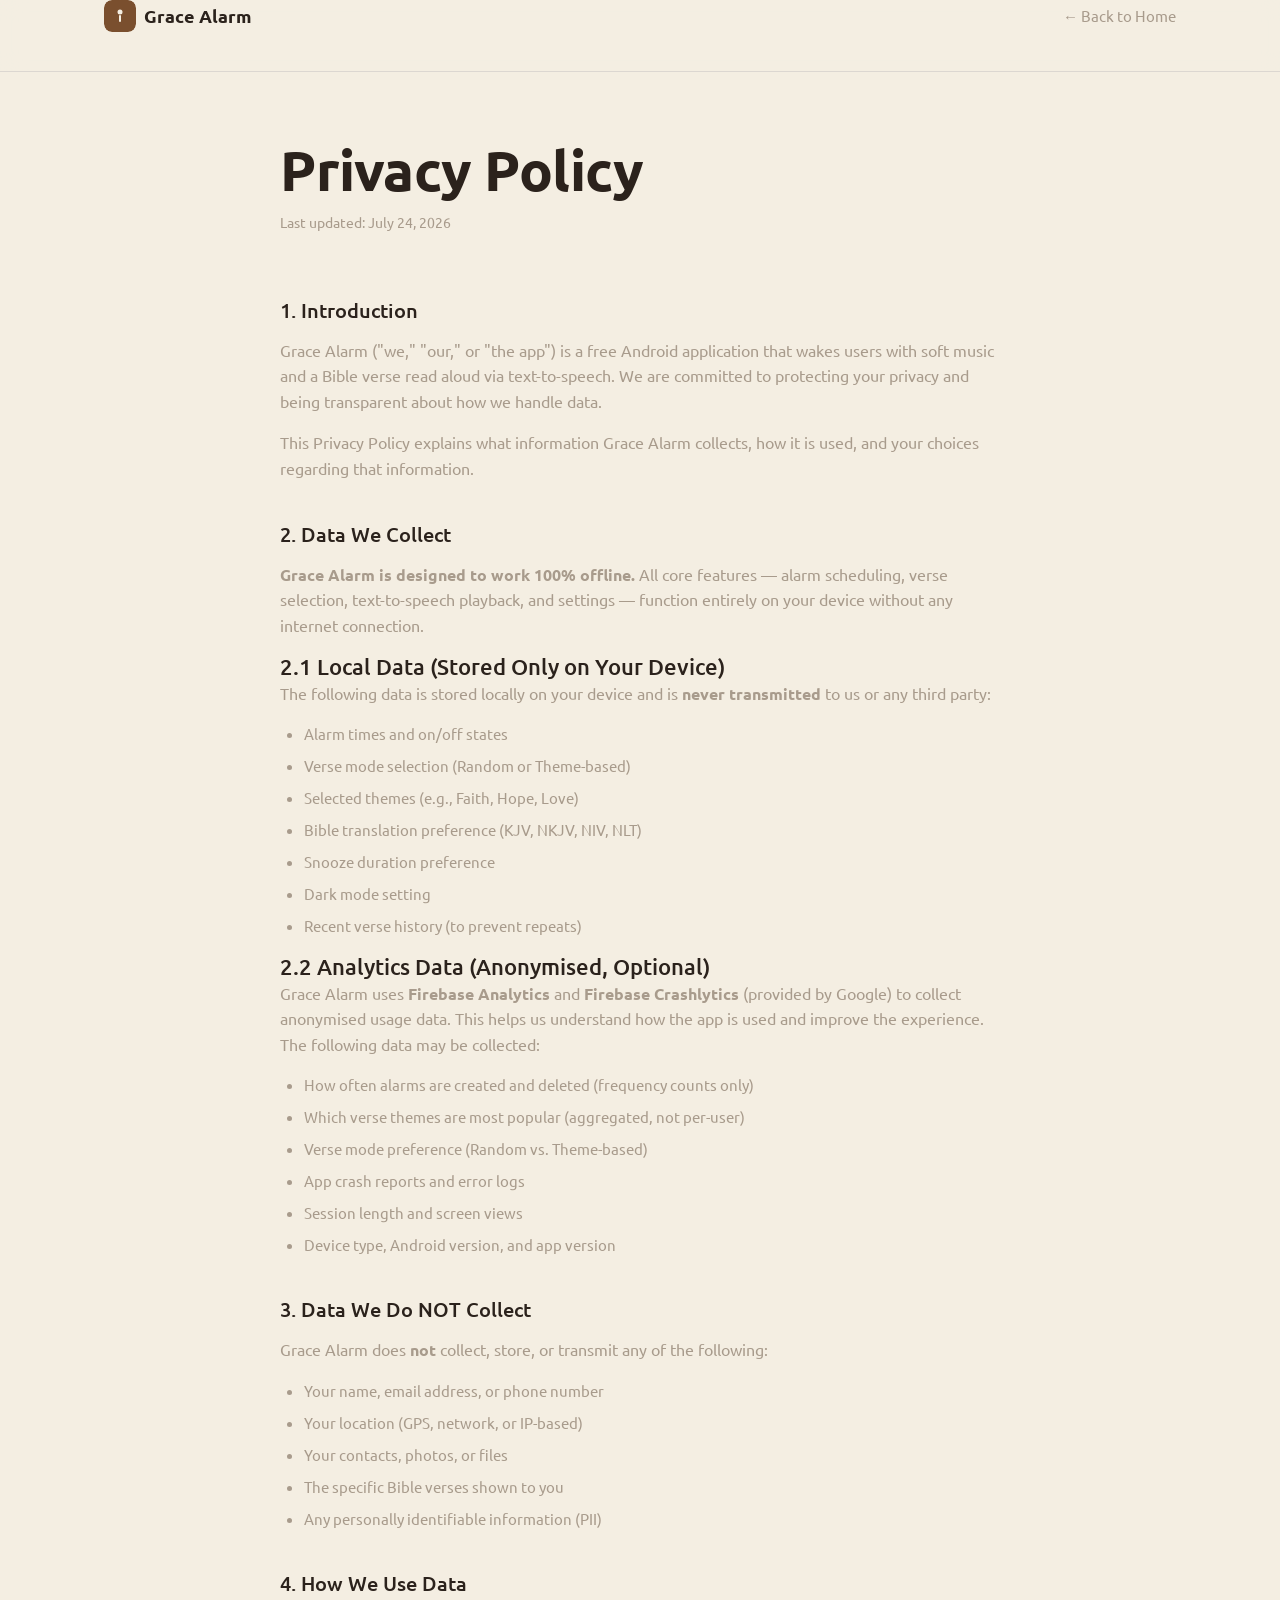
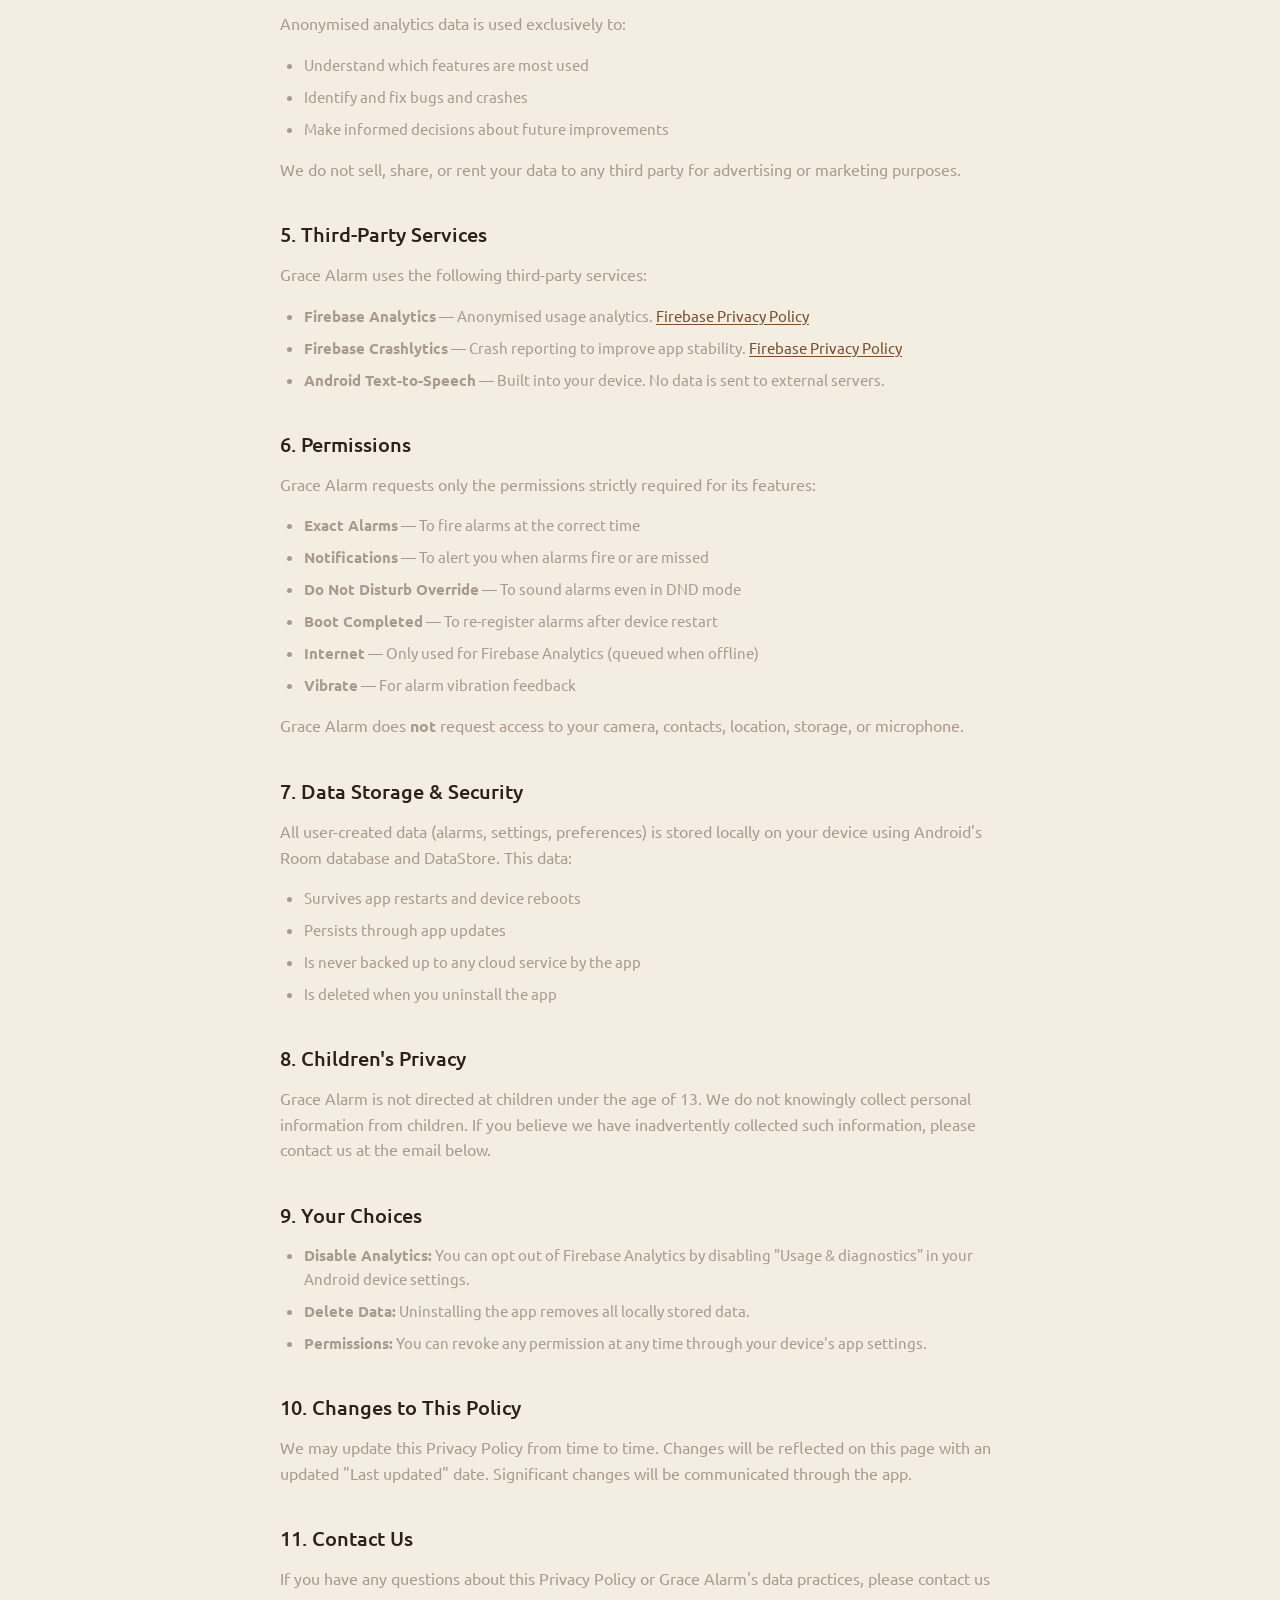
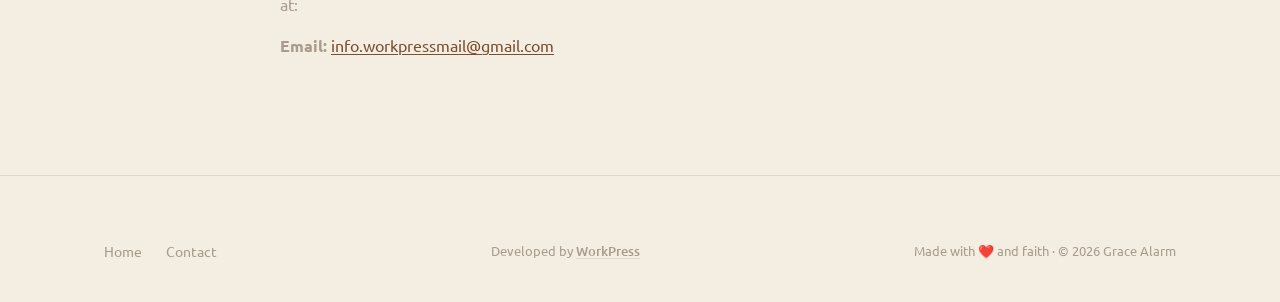
==== privacy.html @ b83e98d1 "feat: complete Sprint 1 asset generation, full brand rebrand to Grace Alarm, and framed phone mockup" ====
<!DOCTYPE html>
<html lang="en">
<head>
  <meta charset="UTF-8">
  <meta name="viewport" content="width=device-width, initial-scale=1.0">
  <meta http-equiv="X-UA-Compatible" content="IE=edge">

  <!-- SEO -->
  <title>Privacy Policy — Grace Alarm</title>
  <meta name="description" content="Grace Alarm privacy policy. Learn how we handle your data — 100% offline, no personal information collected.">
  <meta name="robots" content="noindex">

  <!-- Fonts -->
  <link rel="preconnect" href="https://fonts.googleapis.com">
  <link rel="preconnect" href="https://fonts.gstatic.com" crossorigin>
  <link href="https://fonts.googleapis.com/css2?family=Ubuntu:wght@300;400;500;700&display=swap" rel="stylesheet">

  <!-- Styles -->
  <link rel="stylesheet" href="css/style.css">

  <!-- Favicon -->
  <link rel="icon" type="image/svg+xml" href="assets/images/favicon.svg">
  <link rel="icon" type="image/x-icon" href="assets/images/favicon.ico">
</head>
<body>

  <!-- ===== HEADER ===== -->
  <header class="site-header scrolled">
    <div class="container">
      <nav class="nav">
        <a href="index.html" class="nav-brand">
          <svg class="nav-brand-icon" viewBox="0 0 32 32" fill="none" xmlns="http://www.w3.org/2000/svg">
            <rect width="32" height="32" rx="8" fill="#7A4F2E"/>
            <circle cx="16" cy="12" r="2.5" fill="#F4EEE2"/>
            <rect x="15" y="15" width="2" height="7" rx="1" fill="#F4EEE2"/>
          </svg>
          Grace Alarm
        </a>
        <div class="nav-links">
          <a href="index.html">← Back to Home</a>
        </div>
      </nav>
    </div>
  </header>

  <!-- ===== PRIVACY POLICY ===== -->
  <main class="privacy-page">
    <div class="container">
      <div class="privacy-content">
        <h1>Privacy Policy</h1>
        <p class="privacy-date">Last updated: July 24, 2026</p>

        <h2>1. Introduction</h2>
        <p>
          Grace Alarm ("we," "our," or "the app") is a free Android application that wakes users with soft music and a Bible verse read aloud via text-to-speech. We are committed to protecting your privacy and being transparent about how we handle data.
        </p>
        <p>
          This Privacy Policy explains what information Grace Alarm collects, how it is used, and your choices regarding that information.
        </p>

        <h2>2. Data We Collect</h2>
        <p><strong>Grace Alarm is designed to work 100% offline.</strong> All core features — alarm scheduling, verse selection, text-to-speech playback, and settings — function entirely on your device without any internet connection.</p>

        <h3>2.1 Local Data (Stored Only on Your Device)</h3>
        <p>The following data is stored locally on your device and is <strong>never transmitted</strong> to us or any third party:</p>
        <ul>
          <li>Alarm times and on/off states</li>
          <li>Verse mode selection (Random or Theme-based)</li>
          <li>Selected themes (e.g., Faith, Hope, Love)</li>
          <li>Bible translation preference (KJV, NKJV, NIV, NLT)</li>
          <li>Snooze duration preference</li>
          <li>Dark mode setting</li>
          <li>Recent verse history (to prevent repeats)</li>
        </ul>

        <h3>2.2 Analytics Data (Anonymised, Optional)</h3>
        <p>Grace Alarm uses <strong>Firebase Analytics</strong> and <strong>Firebase Crashlytics</strong> (provided by Google) to collect anonymised usage data. This helps us understand how the app is used and improve the experience. The following data may be collected:</p>
        <ul>
          <li>How often alarms are created and deleted (frequency counts only)</li>
          <li>Which verse themes are most popular (aggregated, not per-user)</li>
          <li>Verse mode preference (Random vs. Theme-based)</li>
          <li>App crash reports and error logs</li>
          <li>Session length and screen views</li>
          <li>Device type, Android version, and app version</li>
        </ul>

        <h2>3. Data We Do NOT Collect</h2>
        <p>Grace Alarm does <strong>not</strong> collect, store, or transmit any of the following:</p>
        <ul>
          <li>Your name, email address, or phone number</li>
          <li>Your location (GPS, network, or IP-based)</li>
          <li>Your contacts, photos, or files</li>
          <li>The specific Bible verses shown to you</li>
          <li>Any personally identifiable information (PII)</li>
        </ul>

        <h2>4. How We Use Data</h2>
        <p>Anonymised analytics data is used exclusively to:</p>
        <ul>
          <li>Understand which features are most used</li>
          <li>Identify and fix bugs and crashes</li>
          <li>Make informed decisions about future improvements</li>
        </ul>
        <p>We do not sell, share, or rent your data to any third party for advertising or marketing purposes.</p>

        <h2>5. Third-Party Services</h2>
        <p>Grace Alarm uses the following third-party services:</p>
        <ul>
          <li><strong>Firebase Analytics</strong> — Anonymised usage analytics. <a href="https://firebase.google.com/support/privacy" target="_blank" rel="noopener noreferrer">Firebase Privacy Policy</a></li>
          <li><strong>Firebase Crashlytics</strong> — Crash reporting to improve app stability. <a href="https://firebase.google.com/support/privacy" target="_blank" rel="noopener noreferrer">Firebase Privacy Policy</a></li>
          <li><strong>Android Text-to-Speech</strong> — Built into your device. No data is sent to external servers.</li>
        </ul>

        <h2>6. Permissions</h2>
        <p>Grace Alarm requests only the permissions strictly required for its features:</p>
        <ul>
          <li><strong>Exact Alarms</strong> — To fire alarms at the correct time</li>
          <li><strong>Notifications</strong> — To alert you when alarms fire or are missed</li>
          <li><strong>Do Not Disturb Override</strong> — To sound alarms even in DND mode</li>
          <li><strong>Boot Completed</strong> — To re-register alarms after device restart</li>
          <li><strong>Internet</strong> — Only used for Firebase Analytics (queued when offline)</li>
          <li><strong>Vibrate</strong> — For alarm vibration feedback</li>
        </ul>
        <p>Grace Alarm does <strong>not</strong> request access to your camera, contacts, location, storage, or microphone.</p>

        <h2>7. Data Storage &amp; Security</h2>
        <p>All user-created data (alarms, settings, preferences) is stored locally on your device using Android's Room database and DataStore. This data:</p>
        <ul>
          <li>Survives app restarts and device reboots</li>
          <li>Persists through app updates</li>
          <li>Is never backed up to any cloud service by the app</li>
          <li>Is deleted when you uninstall the app</li>
        </ul>

        <h2>8. Children's Privacy</h2>
        <p>Grace Alarm is not directed at children under the age of 13. We do not knowingly collect personal information from children. If you believe we have inadvertently collected such information, please contact us at the email below.</p>

        <h2>9. Your Choices</h2>
        <ul>
          <li><strong>Disable Analytics:</strong> You can opt out of Firebase Analytics by disabling "Usage & diagnostics" in your Android device settings.</li>
          <li><strong>Delete Data:</strong> Uninstalling the app removes all locally stored data.</li>
          <li><strong>Permissions:</strong> You can revoke any permission at any time through your device's app settings.</li>
        </ul>

        <h2>10. Changes to This Policy</h2>
        <p>We may update this Privacy Policy from time to time. Changes will be reflected on this page with an updated "Last updated" date. Significant changes will be communicated through the app.</p>

        <h2>11. Contact Us</h2>
        <p>If you have any questions about this Privacy Policy or Grace Alarm's data practices, please contact us at:</p>
        <p><strong>Email:</strong> <a href="mailto:info.workpressmail@gmail.com">info.workpressmail@gmail.com</a></p>
      </div>
    </div>
  </main>

  <!-- ===== FOOTER ===== -->
  <footer class="site-footer">
    <div class="container">
      <div class="footer-content">
        <div class="footer-links">
          <a href="index.html">Home</a>
          <a href="mailto:info.workpressmail@gmail.com">Contact</a>
        </div>
        <div class="footer-credit">
          Developed by <a href="https://workpress.free.nf/?i=1" target="_blank" rel="noopener noreferrer">WorkPress</a>
        </div>
        <div class="footer-copy">
          Made with ❤️ and faith · © 2026 Grace Alarm
        </div>
      </div>
    </div>
  </footer>

</body>
</html>
---- css/style.css ----
/* ============================================
   GraceAlarm Landing Page — Design System
   Clean, warm, spiritual. No gradients.
   ============================================ */

/* --- CSS Custom Properties (from Android app theme) --- */
:root {
  /* Colors — from Color.kt */
  --color-canvas: #F4EEE2;
  --color-primary: #7A4F2E;
  --color-primary-hover: #5E3B1F;
  --color-text: #2B221C;
  --color-text-muted: #A89B8C;
  --color-accent: #6F7A4A;
  --color-accent-hover: #5B6640;
  --color-surface: #FFFFFF;
  --color-surface-raised: #FAF5EB;
  --color-border: #DCD7D1;
  --color-alert: #B5563A;
  --color-overlay: rgba(43, 34, 28, 0.6);

  /* Typography — Ubuntu from Type.kt */
  --font-family: 'Ubuntu', sans-serif;

  /* Shape — from Shape.kt */
  --radius-card: 16px;
  --radius-button: 12px;
  --radius-pill: 100px;
  --radius-small: 8px;

  /* Spacing */
  --space-xs: 8px;
  --space-sm: 16px;
  --space-md: 24px;
  --space-lg: 40px;
  --space-xl: 64px;
  --space-2xl: 100px;

  /* Shadows */
  --shadow-card: 0 2px 12px rgba(43, 34, 28, 0.06);
  --shadow-card-hover: 0 8px 24px rgba(43, 34, 28, 0.10);
  --shadow-button: 0 2px 8px rgba(122, 79, 46, 0.18);

  /* Transitions */
  --transition-fast: 200ms ease;
  --transition-base: 300ms ease;
  --transition-slow: 500ms ease;

  /* Layout */
  --max-width: 1120px;
  --header-height: 72px;
}

/* --- Reset & Base --- */
*,
*::before,
*::after {
  margin: 0;
  padding: 0;
  box-sizing: border-box;
}

html {
  scroll-behavior: smooth;
  -webkit-text-size-adjust: 100%;
}

body {
  font-family: var(--font-family);
  font-size: 16px;
  line-height: 1.6;
  color: var(--color-text);
  background-color: var(--color-canvas);
  -webkit-font-smoothing: antialiased;
  -moz-osx-font-smoothing: grayscale;
  overflow-x: hidden;
}

img {
  max-width: 100%;
  height: auto;
  display: block;
}

a {
  color: var(--color-primary);
  text-decoration: none;
  transition: color var(--transition-fast);
}

a:hover {
  color: var(--color-primary-hover);
}

ul, ol {
  list-style: none;
}

/* --- Typography --- */
h1, h2, h3, h4 {
  font-weight: 700;
  line-height: 1.2;
  color: var(--color-text);
}

h1 {
  font-size: clamp(2.25rem, 5vw, 3.5rem);
  letter-spacing: -0.5px;
}

h2 {
  font-size: clamp(1.5rem, 3vw, 2rem);
  font-weight: 500;
}

h3 {
  font-size: clamp(1.125rem, 2vw, 1.375rem);
  font-weight: 500;
}

p {
  color: var(--color-text-muted);
  max-width: 600px;
}

.text-center {
  text-align: center;
}

.section-subtitle {
  font-size: 0.875rem;
  font-weight: 500;
  text-transform: uppercase;
  letter-spacing: 2px;
  color: var(--color-accent);
  margin-bottom: var(--space-sm);
}

/* --- Layout --- */
.container {
  width: 100%;
  max-width: var(--max-width);
  margin: 0 auto;
  padding: 0 var(--space-md);
}

section {
  padding: var(--space-2xl) 0;
}

/* --- Buttons --- */
.btn {
  display: inline-flex;
  align-items: center;
  gap: var(--space-xs);
  padding: 14px 32px;
  font-family: var(--font-family);
  font-size: 1rem;
  font-weight: 500;
  border: none;
  border-radius: var(--radius-button);
  cursor: pointer;
  transition: transform var(--transition-fast), box-shadow var(--transition-fast), background-color var(--transition-fast);
  text-decoration: none;
  line-height: 1;
}

.btn:active {
  transform: scale(0.97);
}

.btn-primary {
  background-color: var(--color-primary);
  color: var(--color-canvas);
  box-shadow: var(--shadow-button);
}

.btn-primary:hover {
  background-color: var(--color-primary-hover);
  color: var(--color-canvas);
  transform: translateY(-1px);
  box-shadow: 0 4px 16px rgba(122, 79, 46, 0.25);
}

.btn-secondary {
  background-color: transparent;
  color: var(--color-primary);
  border: 1.5px solid var(--color-border);
}

.btn-secondary:hover {
  border-color: var(--color-primary);
  background-color: var(--color-surface);
}

.btn-accent {
  background-color: var(--color-accent);
  color: var(--color-surface);
}

.btn-accent:hover {
  background-color: var(--color-accent-hover);
  color: var(--color-surface);
  transform: translateY(-1px);
}

.btn-icon {
  width: 20px;
  height: 20px;
  flex-shrink: 0;
}

/* --- Header / Nav --- */
.site-header {
  position: fixed;
  top: 0;
  left: 0;
  right: 0;
  height: var(--header-height);
  background-color: rgba(244, 238, 226, 0.92);
  backdrop-filter: blur(12px);
  -webkit-backdrop-filter: blur(12px);
  z-index: 100;
  border-bottom: 1px solid transparent;
  transition: border-color var(--transition-base), background-color var(--transition-base);
}

.site-header.scrolled {
  border-bottom-color: var(--color-border);
}

.nav {
  display: flex;
  align-items: center;
  justify-content: space-between;
  height: 100%;
}

.nav-brand {
  display: flex;
  align-items: center;
  gap: var(--space-xs);
  font-size: 1.125rem;
  font-weight: 700;
  color: var(--color-text);
  text-decoration: none;
}

.nav-brand:hover {
  color: var(--color-text);
}

.nav-brand-icon {
  width: 32px;
  height: 32px;
  border-radius: var(--radius-small);
}

.nav-links {
  display: flex;
  align-items: center;
  gap: var(--space-lg);
}

.nav-links a {
  font-size: 0.9375rem;
  font-weight: 400;
  color: var(--color-text-muted);
  transition: color var(--transition-fast);
}

.nav-links a:hover {
  color: var(--color-text);
}

.nav-cta {
  padding: 10px 24px;
  font-size: 0.875rem;
}

.nav-toggle {
  display: none;
  background: none;
  border: none;
  cursor: pointer;
  padding: var(--space-xs);
}

.nav-toggle span {
  display: block;
  width: 22px;
  height: 2px;
  background-color: var(--color-text);
  margin: 5px 0;
  border-radius: 2px;
  transition: transform var(--transition-fast), opacity var(--transition-fast);
}

/* --- Hero --- */
.hero {
  padding-top: calc(var(--header-height) + var(--space-xl));
  padding-bottom: var(--space-2xl);
  min-height: 90vh;
  display: flex;
  align-items: center;
}

.hero .container {
  display: grid;
  grid-template-columns: 1fr 1fr;
  gap: var(--space-xl);
  align-items: center;
}

.hero-content {
  max-width: 520px;
}

.hero-badge {
  display: inline-flex;
  align-items: center;
  gap: 6px;
  padding: 6px 16px;
  background-color: var(--color-surface);
  border: 1px solid var(--color-border);
  border-radius: var(--radius-pill);
  font-size: 0.8125rem;
  font-weight: 500;
  color: var(--color-accent);
  margin-bottom: var(--space-md);
}

.hero-badge-dot {
  width: 6px;
  height: 6px;
  border-radius: 50%;
  background-color: var(--color-accent);
}

.hero h1 {
  margin-bottom: var(--space-sm);
}

.hero p {
  font-size: 1.125rem;
  line-height: 1.7;
  margin-bottom: var(--space-lg);
}

.hero-actions {
  display: flex;
  align-items: center;
  gap: var(--space-sm);
  flex-wrap: wrap;
}

.hero-visual {
  display: flex;
  justify-content: center;
  align-items: center;
  position: relative;
}

.hero-mockup-img {
  max-width: 320px;
  width: 100%;
  height: auto;
  transition: transform var(--transition-base);
}

.hero-mockup-img:hover {
  transform: translateY(-4px);
}

.phone-mockup {
  width: 280px;
  max-width: 100%;
  border-radius: 32px;
  box-shadow: 0 20px 60px rgba(43, 34, 28, 0.12);
  border: 8px solid var(--color-text);
  overflow: hidden;
  background-color: var(--color-text);
}

.phone-screen {
  width: 100%;
  aspect-ratio: 9 / 19.5;
  background-color: #3A2E26;
  display: flex;
  flex-direction: column;
  align-items: center;
  justify-content: center;
  padding: var(--space-lg) var(--space-md);
  text-align: center;
  position: relative;
  overflow: hidden;
}

.phone-screen-time {
  font-size: 3rem;
  font-weight: 300;
  color: var(--color-canvas);
  margin-bottom: var(--space-xs);
  letter-spacing: 2px;
}

.phone-screen-label {
  font-size: 0.75rem;
  font-weight: 500;
  text-transform: uppercase;
  letter-spacing: 2px;
  color: var(--color-accent);
  opacity: 0.8;
  margin-bottom: var(--space-lg);
}

.phone-screen-verse {
  font-size: 0.9375rem;
  font-style: italic;
  color: var(--color-canvas);
  line-height: 1.7;
  opacity: 0.9;
  max-width: 220px;
}

.phone-screen-ref {
  font-size: 0.75rem;
  color: var(--color-accent);
  margin-top: var(--space-sm);
  font-style: normal;
  font-weight: 500;
}

.phone-screen-actions {
  display: flex;
  gap: var(--space-sm);
  margin-top: var(--space-lg);
}

.phone-btn {
  padding: 8px 20px;
  border-radius: var(--radius-pill);
  font-size: 0.75rem;
  font-weight: 500;
  border: none;
  cursor: default;
}

.phone-btn-dismiss {
  background-color: rgba(244, 238, 226, 0.15);
  color: var(--color-canvas);
}

.phone-btn-snooze {
  background-color: var(--color-primary);
  color: var(--color-canvas);
}

/* --- Features --- */
.features {
  background-color: var(--color-surface);
}

.features .container {
  text-align: center;
}

.features-header {
  margin-bottom: var(--space-xl);
}

.features-header p {
  margin: var(--space-sm) auto 0;
}

.features-grid {
  display: grid;
  grid-template-columns: repeat(2, 1fr);
  gap: var(--space-md);
}

.feature-card {
  text-align: left;
  padding: var(--space-lg);
  background-color: var(--color-surface-raised);
  border-radius: var(--radius-card);
  border: 1px solid transparent;
  transition: border-color var(--transition-base), box-shadow var(--transition-base), transform var(--transition-base);
}

.feature-card:hover {
  border-color: var(--color-border);
  box-shadow: var(--shadow-card-hover);
  transform: translateY(-2px);
}

.feature-icon {
  width: 48px;
  height: 48px;
  display: flex;
  align-items: center;
  justify-content: center;
  background-color: var(--color-canvas);
  border-radius: var(--radius-small);
  margin-bottom: var(--space-sm);
  color: var(--color-primary);
}

.feature-icon svg {
  width: 24px;
  height: 24px;
}

.feature-card h3 {
  margin-bottom: var(--space-xs);
  color: var(--color-text);
}

.feature-card p {
  font-size: 0.9375rem;
  line-height: 1.6;
}

/* --- How It Works --- */
.how-it-works .container {
  text-align: center;
}

.how-it-works-header {
  margin-bottom: var(--space-xl);
}

.how-it-works-header p {
  margin: var(--space-sm) auto 0;
}

.steps {
  display: grid;
  grid-template-columns: repeat(3, 1fr);
  gap: var(--space-lg);
  position: relative;
}

.steps::before {
  content: '';
  position: absolute;
  top: 32px;
  left: calc(16.66% + 24px);
  right: calc(16.66% + 24px);
  height: 2px;
  background-color: var(--color-border);
}

.step {
  position: relative;
  z-index: 1;
}

.step-number {
  width: 64px;
  height: 64px;
  border-radius: 50%;
  background-color: var(--color-surface);
  border: 2px solid var(--color-border);
  display: flex;
  align-items: center;
  justify-content: center;
  margin: 0 auto var(--space-md);
  font-size: 1.25rem;
  font-weight: 700;
  color: var(--color-primary);
  transition: background-color var(--transition-base), border-color var(--transition-base), color var(--transition-base);
}

.step:hover .step-number {
  background-color: var(--color-primary);
  border-color: var(--color-primary);
  color: var(--color-canvas);
}

.step h3 {
  margin-bottom: var(--space-xs);
}

.step p {
  font-size: 0.9375rem;
  margin: 0 auto;
  max-width: 260px;
}

/* --- Themes & Translations --- */
.themes-section {
  background-color: var(--color-surface);
}

.themes-section .container {
  text-align: center;
}

.themes-header {
  margin-bottom: var(--space-xl);
}

.themes-header p {
  margin: var(--space-sm) auto 0;
}

.themes-content {
  display: grid;
  grid-template-columns: 1fr 1fr;
  gap: var(--space-xl);
  text-align: left;
}

.themes-block h3,
.translations-block h3 {
  margin-bottom: var(--space-sm);
  text-align: center;
}

.theme-chips {
  display: flex;
  flex-wrap: wrap;
  gap: var(--space-xs);
  justify-content: center;
}

.theme-chip {
  padding: 8px 20px;
  border-radius: var(--radius-pill);
  background-color: var(--color-canvas);
  border: 1px solid var(--color-border);
  font-size: 0.875rem;
  font-weight: 500;
  color: var(--color-text);
  cursor: pointer;
  transition: background-color var(--transition-fast), border-color var(--transition-fast), color var(--transition-fast), transform var(--transition-fast);
  user-select: none;
}

.theme-chip:hover {
  border-color: var(--color-primary);
  color: var(--color-primary);
  transform: translateY(-1px);
}

.theme-chip.active {
  background-color: var(--color-primary);
  border-color: var(--color-primary);
  color: var(--color-canvas);
}

.theme-verse-preview {
  margin-top: var(--space-md);
  min-height: 80px;
  display: flex;
  align-items: center;
  justify-content: center;
  text-align: center;
}

.theme-verse-preview p {
  font-style: italic;
  font-size: 0.9375rem;
  color: var(--color-text);
  max-width: 100%;
  opacity: 0;
  transition: opacity var(--transition-base);
}

.theme-verse-preview p.visible {
  opacity: 1;
}

.translation-pills {
  display: flex;
  flex-wrap: wrap;
  gap: var(--space-xs);
  justify-content: center;
}

.translation-pill {
  padding: 10px 24px;
  border-radius: var(--radius-pill);
  background-color: var(--color-canvas);
  border: 1px solid var(--color-border);
  font-size: 0.9375rem;
  font-weight: 500;
  color: var(--color-text);
  transition: border-color var(--transition-fast), transform var(--transition-fast);
}

.translation-pill:hover {
  border-color: var(--color-accent);
  transform: translateY(-1px);
}

.translations-note {
  margin-top: var(--space-sm);
  font-size: 0.8125rem;
  color: var(--color-text-muted);
  text-align: center;
}

/* --- Verse Showcase --- */
.verse-showcase .container {
  text-align: center;
}

.verse-showcase-header {
  margin-bottom: var(--space-xl);
}

.verse-showcase-header p {
  margin: var(--space-sm) auto 0;
}

.verse-carousel {
  position: relative;
  max-width: 640px;
  margin: 0 auto;
  min-height: 180px;
}

.verse-slide {
  position: absolute;
  inset: 0;
  display: flex;
  flex-direction: column;
  align-items: center;
  justify-content: center;
  padding: var(--space-lg);
  background-color: var(--color-surface);
  border-radius: var(--radius-card);
  border: 1px solid var(--color-border);
  opacity: 0;
  transform: translateY(8px);
  transition: opacity var(--transition-slow), transform var(--transition-slow);
  pointer-events: none;
}

.verse-slide.active {
  opacity: 1;
  transform: translateY(0);
  pointer-events: auto;
  position: relative;
}

.verse-text {
  font-size: 1.25rem;
  font-style: italic;
  color: var(--color-text);
  line-height: 1.7;
  max-width: 480px;
}

.verse-reference {
  margin-top: var(--space-sm);
  font-size: 0.875rem;
  font-weight: 500;
  color: var(--color-primary);
  font-style: normal;
}

.verse-translation-tag {
  display: inline-block;
  padding: 2px 10px;
  border-radius: var(--radius-pill);
  background-color: var(--color-canvas);
  font-size: 0.6875rem;
  font-weight: 500;
  color: var(--color-text-muted);
  margin-left: var(--space-xs);
}

.verse-dots {
  display: flex;
  justify-content: center;
  gap: var(--space-xs);
  margin-top: var(--space-md);
}

.verse-dot {
  width: 8px;
  height: 8px;
  border-radius: 50%;
  background-color: var(--color-border);
  border: none;
  cursor: pointer;
  transition: background-color var(--transition-fast), transform var(--transition-fast);
  padding: 0;
}

.verse-dot:hover {
  transform: scale(1.3);
}

.verse-dot.active {
  background-color: var(--color-primary);
}

/* --- Download CTA --- */
.download-cta {
  background-color: var(--color-surface);
}

.download-cta .container {
  text-align: center;
}

.download-box {
  max-width: 540px;
  margin: 0 auto;
  padding: var(--space-xl);
  background-color: var(--color-surface-raised);
  border-radius: var(--radius-card);
  border: 1px solid var(--color-border);
}

.download-box h2 {
  margin-bottom: var(--space-xs);
}

.download-box > p {
  margin: 0 auto var(--space-md);
}

.download-meta {
  display: flex;
  justify-content: center;
  gap: var(--space-md);
  margin-bottom: var(--space-md);
  font-size: 0.8125rem;
  color: var(--color-text-muted);
  flex-wrap: wrap;
}

.download-meta span {
  display: flex;
  align-items: center;
  gap: 4px;
}

.install-instructions {
  margin-top: var(--space-md);
  text-align: left;
}

.install-toggle {
  display: inline-flex;
  align-items: center;
  gap: 6px;
  background: none;
  border: none;
  font-family: var(--font-family);
  font-size: 0.875rem;
  font-weight: 500;
  color: var(--color-primary);
  cursor: pointer;
  padding: 0;
}

.install-toggle-arrow {
  transition: transform var(--transition-fast);
  font-size: 0.75rem;
}

.install-toggle.open .install-toggle-arrow {
  transform: rotate(90deg);
}

.install-steps {
  max-height: 0;
  overflow: hidden;
  transition: max-height var(--transition-base);
}

.install-steps.open {
  max-height: 300px;
}

.install-steps ol {
  list-style: decimal;
  padding: var(--space-sm) 0 0 var(--space-md);
}

.install-steps ol li {
  font-size: 0.875rem;
  color: var(--color-text-muted);
  margin-bottom: var(--space-xs);
  line-height: 1.5;
}

.install-note {
  margin-top: var(--space-sm);
  padding: var(--space-sm);
  background-color: var(--color-canvas);
  border-radius: var(--radius-small);
  font-size: 0.8125rem;
  color: var(--color-text-muted);
  line-height: 1.5;
}

/* --- Footer --- */
.site-footer {
  padding: var(--space-xl) 0 var(--space-lg);
  border-top: 1px solid var(--color-border);
}

.footer-content {
  display: flex;
  justify-content: space-between;
  align-items: center;
  flex-wrap: wrap;
  gap: var(--space-md);
}

.footer-links {
  display: flex;
  gap: var(--space-md);
}

.footer-links a {
  font-size: 0.875rem;
  color: var(--color-text-muted);
}

.footer-links a:hover {
  color: var(--color-text);
}

.footer-credit {
  font-size: 0.8125rem;
  color: var(--color-text-muted);
  text-align: center;
}

.footer-credit a {
  color: var(--color-text-muted);
  font-weight: 500;
  text-decoration: underline;
  text-decoration-color: var(--color-border);
  text-underline-offset: 2px;
}

.footer-credit a:hover {
  color: var(--color-text);
  text-decoration-color: var(--color-text);
}

.footer-copy {
  font-size: 0.8125rem;
  color: var(--color-text-muted);
}

/* --- Cookie Consent Banner --- */
.cookie-banner {
  position: fixed;
  bottom: 0;
  left: 0;
  right: 0;
  background-color: var(--color-surface);
  border-top: 1px solid var(--color-border);
  padding: var(--space-sm) var(--space-md);
  z-index: 200;
  transform: translateY(100%);
  transition: transform var(--transition-base);
  box-shadow: 0 -4px 24px rgba(43, 34, 28, 0.08);
}

.cookie-banner.visible {
  transform: translateY(0);
}

.cookie-inner {
  max-width: var(--max-width);
  margin: 0 auto;
  display: flex;
  align-items: center;
  justify-content: space-between;
  gap: var(--space-md);
  flex-wrap: wrap;
}

.cookie-text {
  font-size: 0.875rem;
  color: var(--color-text-muted);
  flex: 1;
  min-width: 240px;
}

.cookie-text a {
  color: var(--color-primary);
  text-decoration: underline;
  text-underline-offset: 2px;
}

.cookie-actions {
  display: flex;
  gap: var(--space-xs);
  flex-shrink: 0;
}

.cookie-btn {
  padding: 8px 20px;
  font-family: var(--font-family);
  font-size: 0.8125rem;
  font-weight: 500;
  border-radius: var(--radius-small);
  cursor: pointer;
  transition: background-color var(--transition-fast);
  border: none;
}

.cookie-btn-accept {
  background-color: var(--color-primary);
  color: var(--color-canvas);
}

.cookie-btn-accept:hover {
  background-color: var(--color-primary-hover);
}

.cookie-btn-decline {
  background-color: transparent;
  color: var(--color-text-muted);
  border: 1px solid var(--color-border);
}

.cookie-btn-decline:hover {
  border-color: var(--color-text-muted);
}

/* --- Scroll Reveal --- */
.reveal {
  opacity: 0;
  transform: translateY(24px);
  transition: opacity var(--transition-slow), transform var(--transition-slow);
}

.reveal.revealed {
  opacity: 1;
  transform: translateY(0);
}

.reveal-delay-1 { transition-delay: 100ms; }
.reveal-delay-2 { transition-delay: 200ms; }
.reveal-delay-3 { transition-delay: 300ms; }
.reveal-delay-4 { transition-delay: 400ms; }

/* --- Responsive: Tablet --- */
@media (max-width: 900px) {
  .hero .container {
    grid-template-columns: 1fr;
    text-align: center;
  }

  .hero-content {
    max-width: 100%;
  }

  .hero p {
    margin-left: auto;
    margin-right: auto;
  }

  .hero-actions {
    justify-content: center;
  }

  .hero-visual {
    order: -1;
  }

  .phone-mockup {
    width: 220px;
  }

  .features-grid {
    grid-template-columns: repeat(2, 1fr);
  }

  .steps {
    grid-template-columns: 1fr;
    gap: var(--space-md);
  }

  .steps::before {
    display: none;
  }

  .themes-content {
    grid-template-columns: 1fr;
  }
}

/* --- Responsive: Mobile --- */
@media (max-width: 600px) {
  section {
    padding: var(--space-xl) 0;
  }

  .hero {
    min-height: auto;
    padding-top: calc(var(--header-height) + var(--space-lg));
    padding-bottom: var(--space-xl);
  }

  .nav-links {
    position: fixed;
    top: var(--header-height);
    left: 0;
    right: 0;
    bottom: 0;
    background-color: var(--color-canvas);
    flex-direction: column;
    justify-content: flex-start;
    padding-top: var(--space-xl);
    gap: var(--space-md);
    transform: translateX(100%);
    transition: transform var(--transition-base);
  }

  .nav-links.open {
    transform: translateX(0);
  }

  .nav-toggle {
    display: block;
  }

  .nav-toggle.open span:nth-child(1) {
    transform: rotate(45deg) translate(5px, 5px);
  }

  .nav-toggle.open span:nth-child(2) {
    opacity: 0;
  }

  .nav-toggle.open span:nth-child(3) {
    transform: rotate(-45deg) translate(5px, -5px);
  }

  .features-grid {
    grid-template-columns: 1fr;
  }

  .feature-card {
    padding: var(--space-md);
  }

  .download-box {
    padding: var(--space-lg) var(--space-md);
  }

  .footer-content {
    flex-direction: column;
    text-align: center;
  }

  .footer-links {
    flex-wrap: wrap;
    justify-content: center;
  }

  .cookie-inner {
    flex-direction: column;
    text-align: center;
  }
}

/* --- Privacy Policy Page --- */
.privacy-page {
  padding-top: calc(var(--header-height) + var(--space-xl));
  padding-bottom: var(--space-2xl);
}

.privacy-content {
  max-width: 720px;
  margin: 0 auto;
}

.privacy-content h1 {
  margin-bottom: var(--space-xs);
}

.privacy-content .privacy-date {
  font-size: 0.875rem;
  color: var(--color-text-muted);
  margin-bottom: var(--space-xl);
}

.privacy-content h2 {
  margin-top: var(--space-lg);
  margin-bottom: var(--space-sm);
  font-size: 1.25rem;
}

.privacy-content p {
  margin-bottom: var(--space-sm);
  max-width: 100%;
}

.privacy-content ul {
  padding-left: var(--space-md);
  margin-bottom: var(--space-sm);
}

.privacy-content ul li {
  list-style: disc;
  font-size: 0.9375rem;
  color: var(--color-text-muted);
  margin-bottom: var(--space-xs);
  line-height: 1.6;
}

.privacy-content a {
  text-decoration: underline;
  text-underline-offset: 2px;
}
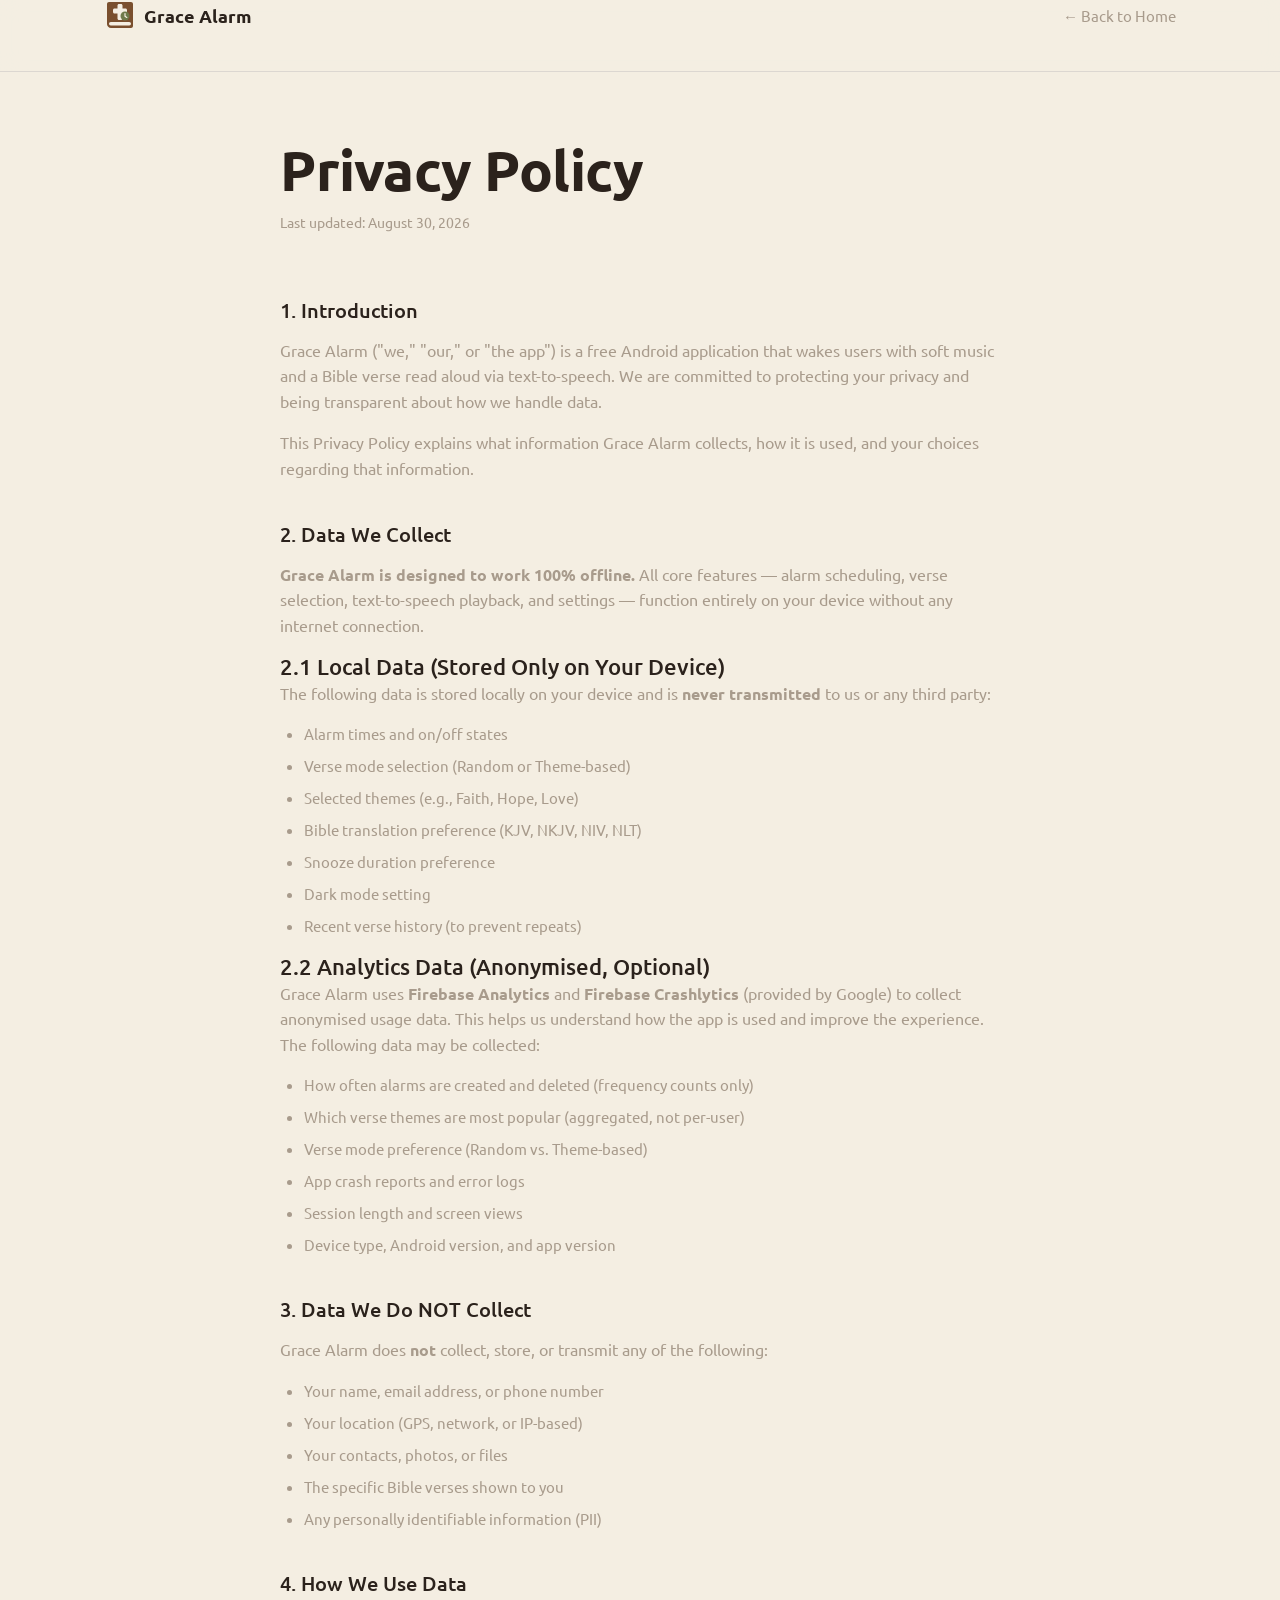
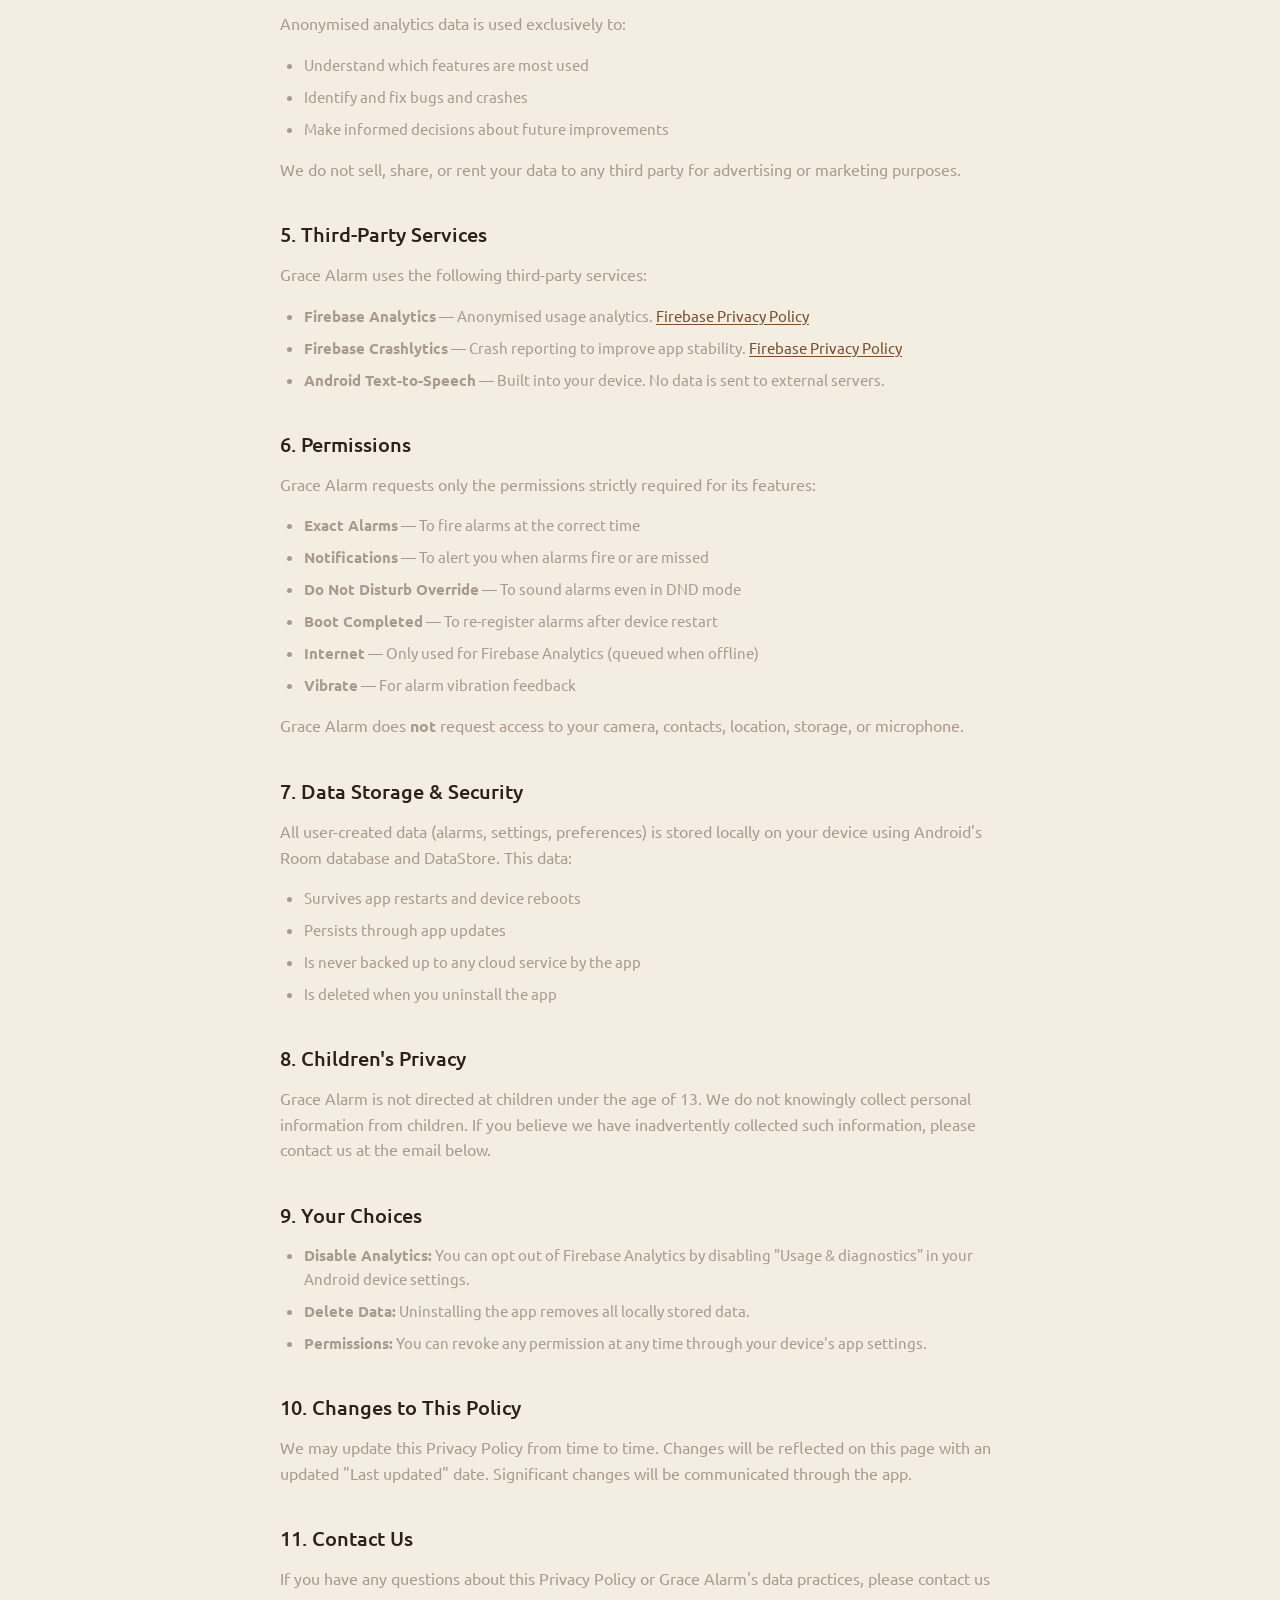
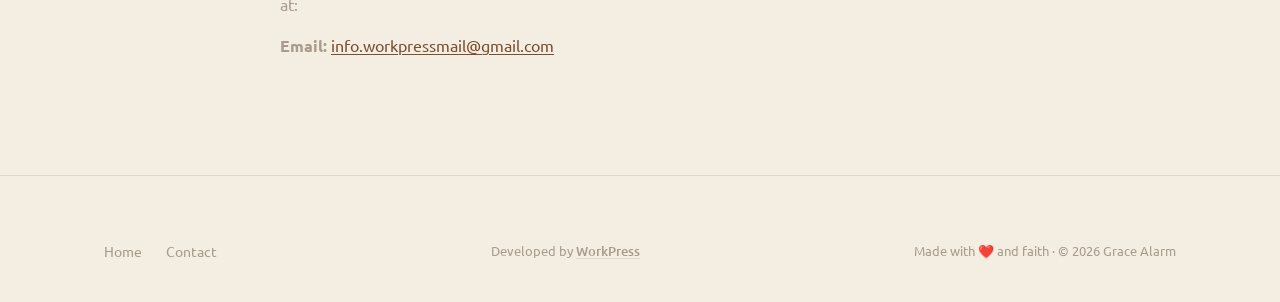
==== commit c63e810d: "feat: complete Sprint 2 content polish, mockup integration, responsive CSS, SEO fixes, and local dev" ====
--- a/privacy.html
+++ b/privacy.html
@@ -9,6 +9,7 @@
   <title>Privacy Policy — Grace Alarm</title>
   <meta name="description" content="Grace Alarm privacy policy. Learn how we handle your data — 100% offline, no personal information collected.">
   <meta name="robots" content="noindex">
+  <link rel="canonical" href="https://gracealarm.free.nf/privacy.html">
 
   <!-- Fonts -->
   <link rel="preconnect" href="https://fonts.googleapis.com">
@@ -30,9 +31,11 @@
       <nav class="nav">
         <a href="index.html" class="nav-brand">
           <svg class="nav-brand-icon" viewBox="0 0 32 32" fill="none" xmlns="http://www.w3.org/2000/svg">
-            <rect width="32" height="32" rx="8" fill="#7A4F2E"/>
-            <circle cx="16" cy="12" r="2.5" fill="#F4EEE2"/>
-            <rect x="15" y="15" width="2" height="7" rx="1" fill="#F4EEE2"/>
+            <path d="M3 4C3 2.9 3.9 2 5 2H27C28.1 2 29 2.9 29 4V26C29 27.1 28.1 28 27 28H7C4.8 28 3 26.2 3 24V4Z" fill="#7A4F2E"/>
+            <rect x="5" y="22" width="22" height="3.5" rx="1.75" fill="#F4EEE2"/>
+            <path d="M13.5 5.5C13.5 4.7 14.2 4 15 4H17C17.8 4 18.5 4.7 18.5 5.5V8.5H21.5C22.3 8.5 23 9.2 23 10V12C23 12.8 22.3 13.5 21.5 13.5H18.5V18.5C18.5 19.3 17.8 20 17 20H15C14.2 20 13.5 19.3 13.5 18.5V13.5H10.5C9.7 13.5 9 12.8 9 12V10C9 9.2 9.7 8.5 10.5 8.5H13.5V5.5Z" fill="#F4EEE2"/>
+            <circle cx="21" cy="16" r="4.5" fill="#6F7A4A"/>
+            <path d="M21 13.5V16.2L22.8 17.4" stroke="#F4EEE2" stroke-width="1.2" stroke-linecap="round" stroke-linejoin="round"/>
           </svg>
           Grace Alarm
         </a>
@@ -48,7 +51,7 @@
     <div class="container">
       <div class="privacy-content">
         <h1>Privacy Policy</h1>
-        <p class="privacy-date">Last updated: July 24, 2026</p>
+        <p class="privacy-date">Last updated: August 30, 2026</p>
 
         <h2>1. Introduction</h2>
         <p>
--- a/css/style.css
+++ b/css/style.css
@@ -128,6 +128,7 @@
 }
 
 .section-subtitle {
+  display: inline-block;
   font-size: 0.875rem;
   font-weight: 500;
   text-transform: uppercase;
@@ -372,89 +373,7 @@
   transform: translateY(-4px);
 }
 
-.phone-mockup {
-  width: 280px;
-  max-width: 100%;
-  border-radius: 32px;
-  box-shadow: 0 20px 60px rgba(43, 34, 28, 0.12);
-  border: 8px solid var(--color-text);
-  overflow: hidden;
-  background-color: var(--color-text);
-}
-
-.phone-screen {
-  width: 100%;
-  aspect-ratio: 9 / 19.5;
-  background-color: #3A2E26;
-  display: flex;
-  flex-direction: column;
-  align-items: center;
-  justify-content: center;
-  padding: var(--space-lg) var(--space-md);
-  text-align: center;
-  position: relative;
-  overflow: hidden;
-}
-
-.phone-screen-time {
-  font-size: 3rem;
-  font-weight: 300;
-  color: var(--color-canvas);
-  margin-bottom: var(--space-xs);
-  letter-spacing: 2px;
-}
-
-.phone-screen-label {
-  font-size: 0.75rem;
-  font-weight: 500;
-  text-transform: uppercase;
-  letter-spacing: 2px;
-  color: var(--color-accent);
-  opacity: 0.8;
-  margin-bottom: var(--space-lg);
-}
-
-.phone-screen-verse {
-  font-size: 0.9375rem;
-  font-style: italic;
-  color: var(--color-canvas);
-  line-height: 1.7;
-  opacity: 0.9;
-  max-width: 220px;
-}
-
-.phone-screen-ref {
-  font-size: 0.75rem;
-  color: var(--color-accent);
-  margin-top: var(--space-sm);
-  font-style: normal;
-  font-weight: 500;
-}
-
-.phone-screen-actions {
-  display: flex;
-  gap: var(--space-sm);
-  margin-top: var(--space-lg);
-}
-
-.phone-btn {
-  padding: 8px 20px;
-  border-radius: var(--radius-pill);
-  font-size: 0.75rem;
-  font-weight: 500;
-  border: none;
-  cursor: default;
-}
-
-.phone-btn-dismiss {
-  background-color: rgba(244, 238, 226, 0.15);
-  color: var(--color-canvas);
-}
-
-.phone-btn-snooze {
-  background-color: var(--color-primary);
-  color: var(--color-canvas);
-}
+
 
 /* --- Features --- */
 .features {
@@ -586,6 +505,20 @@
   font-size: 0.9375rem;
   margin: 0 auto;
   max-width: 260px;
+}
+
+.step-mockup {
+  max-width: 180px;
+  width: 100%;
+  height: auto;
+  margin: var(--space-md) auto 0;
+  border-radius: var(--radius-card);
+  box-shadow: var(--shadow-card);
+  transition: transform var(--transition-base);
+}
+
+.step:hover .step-mockup {
+  transform: translateY(-4px);
 }
 
 /* --- Themes & Translations --- */
@@ -1072,8 +1005,8 @@
     order: -1;
   }
 
-  .phone-mockup {
-    width: 220px;
+  .hero-mockup-img {
+    max-width: 260px;
   }
 
   .features-grid {
@@ -1087,6 +1020,12 @@
 
   .steps::before {
     display: none;
+  }
+
+  .step-number {
+    width: 48px;
+    height: 48px;
+    font-size: 1rem;
   }
 
   .themes-content {
@@ -1104,6 +1043,10 @@
     min-height: auto;
     padding-top: calc(var(--header-height) + var(--space-lg));
     padding-bottom: var(--space-xl);
+  }
+
+  .hero-mockup-img {
+    max-width: 220px;
   }
 
   .nav-links {
@@ -1149,8 +1092,29 @@
     padding: var(--space-md);
   }
 
+  .step-mockup {
+    max-width: 140px;
+  }
+
+  .verse-carousel {
+    min-height: 160px;
+  }
+
+  .verse-text {
+    font-size: 1.1rem;
+  }
+
+  .theme-verse-preview {
+    min-height: 60px;
+  }
+
   .download-box {
     padding: var(--space-lg) var(--space-md);
+  }
+
+  .download-meta {
+    flex-direction: column;
+    align-items: center;
   }
 
   .footer-content {
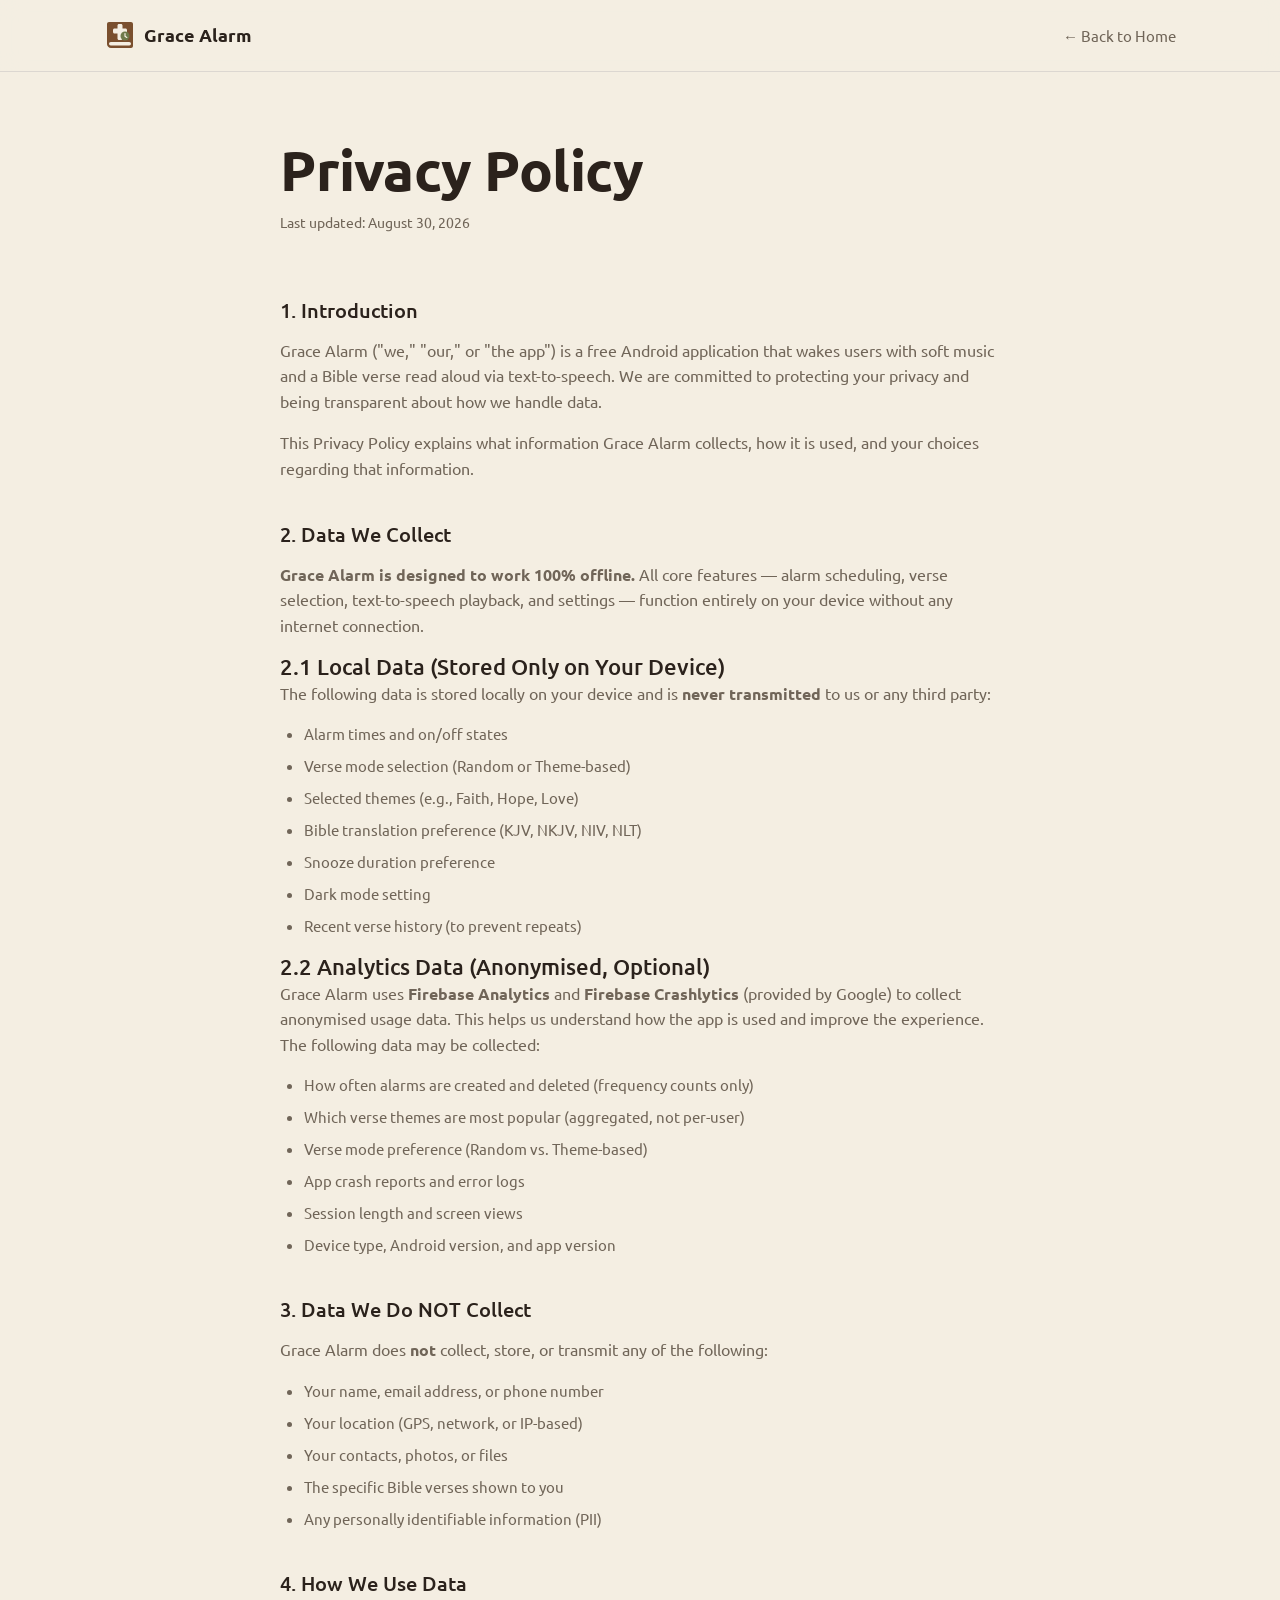
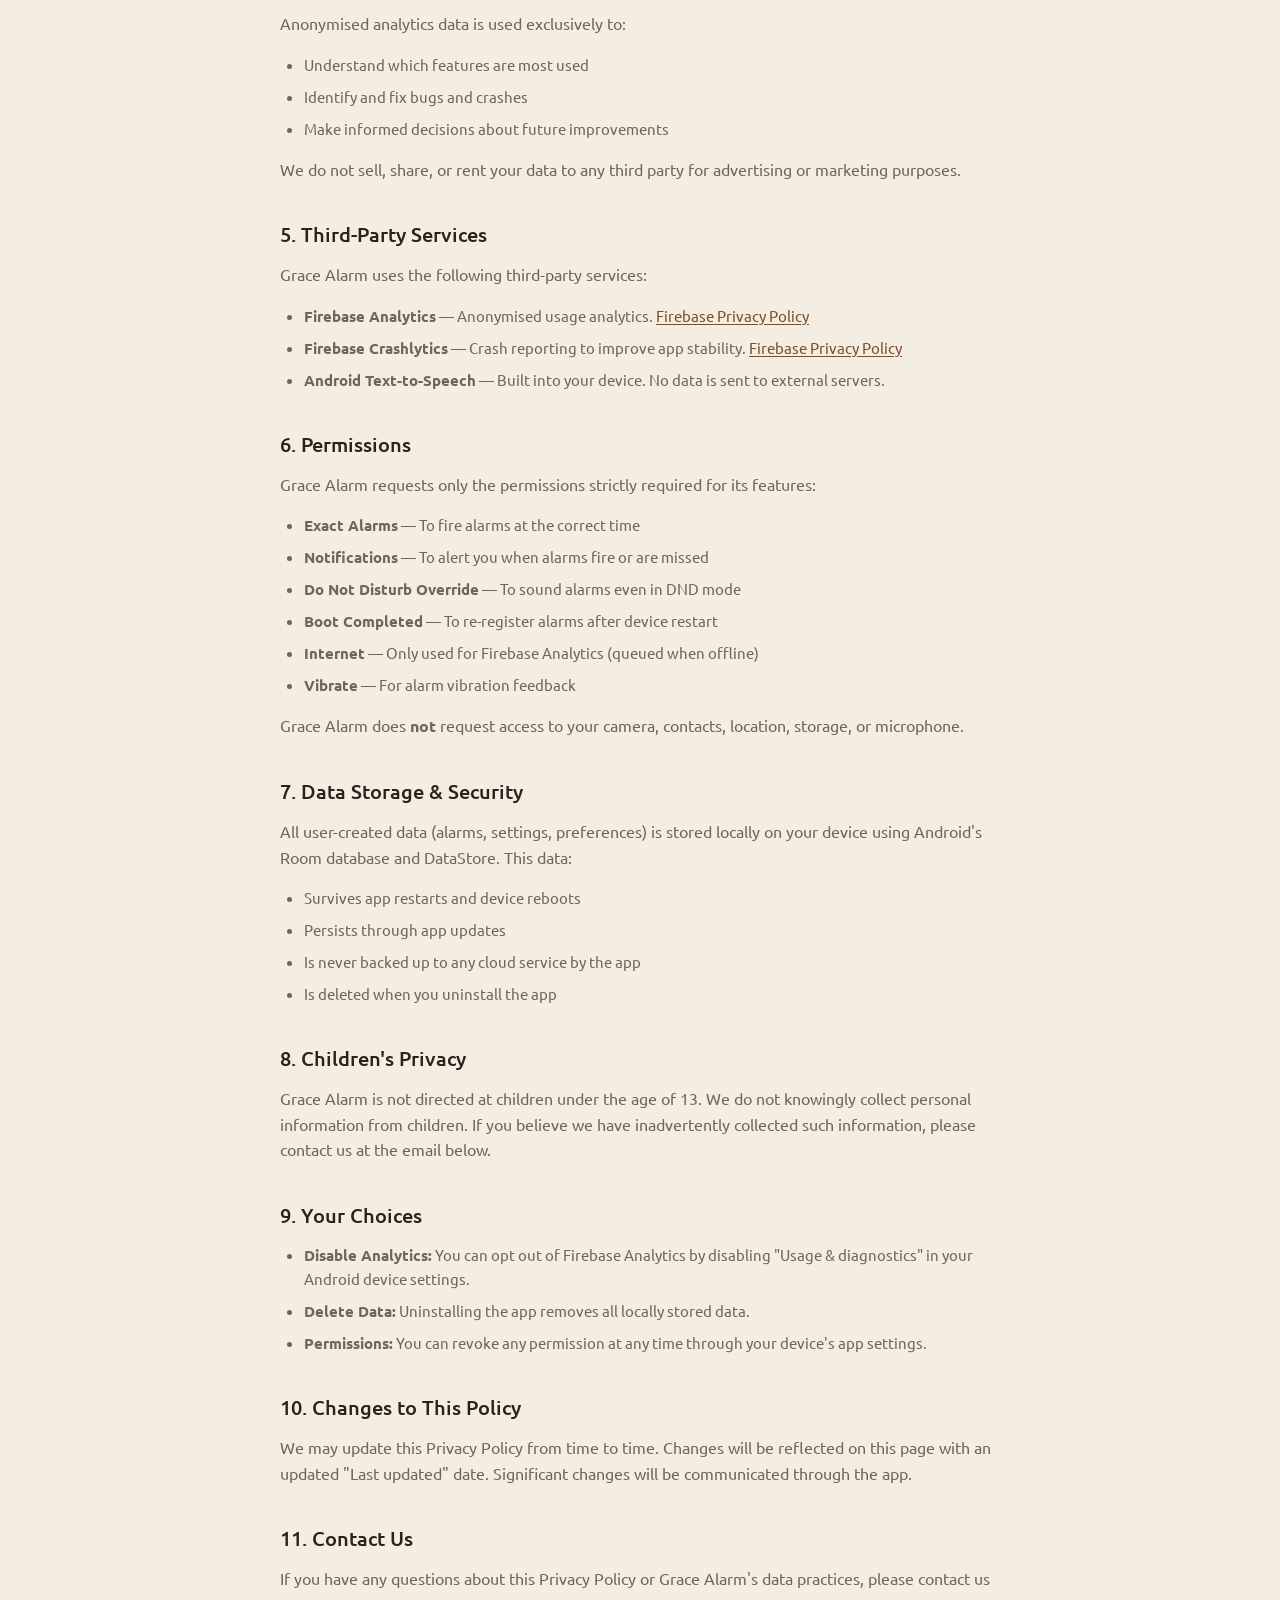
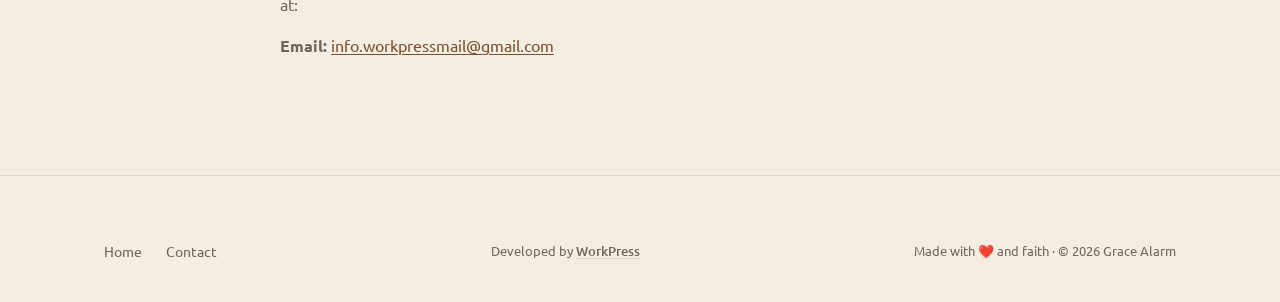
==== commit f467ad34: "feat: add landing page layout, assets, and styling with updated privacy policy canonical link" ====
--- a/privacy.html
+++ b/privacy.html
@@ -39,7 +39,7 @@
           </svg>
           Grace Alarm
         </a>
-        <div class="nav-links">
+        <div class="nav-links privacy-nav">
           <a href="index.html">← Back to Home</a>
         </div>
       </nav>
--- a/css/style.css
+++ b/css/style.css
@@ -10,7 +10,7 @@
   --color-primary: #7A4F2E;
   --color-primary-hover: #5E3B1F;
   --color-text: #2B221C;
-  --color-text-muted: #A89B8C;
+  --color-text-muted: #706558;
   --color-accent: #6F7A4A;
   --color-accent-hover: #5B6640;
   --color-surface: #FFFFFF;
@@ -90,6 +90,11 @@
 
 a:hover {
   color: var(--color-primary-hover);
+}
+
+:focus-visible {
+  outline: 2px solid var(--color-primary);
+  outline-offset: 2px;
 }
 
 ul, ol {
@@ -218,6 +223,8 @@
   left: 0;
   right: 0;
   height: var(--header-height);
+  display: flex;
+  align-items: center;
   background-color: rgba(244, 238, 226, 0.92);
   backdrop-filter: blur(12px);
   -webkit-backdrop-filter: blur(12px);
@@ -226,6 +233,10 @@
   transition: border-color var(--transition-base), background-color var(--transition-base);
 }
 
+.site-header .container {
+  height: 100%;
+}
+
 .site-header.scrolled {
   border-bottom-color: var(--color-border);
 }
@@ -263,20 +274,25 @@
   gap: var(--space-lg);
 }
 
-.nav-links a {
+.nav-links a:not(.btn) {
   font-size: 0.9375rem;
   font-weight: 400;
   color: var(--color-text-muted);
   transition: color var(--transition-fast);
 }
 
-.nav-links a:hover {
+.nav-links a:not(.btn):hover {
   color: var(--color-text);
 }
 
 .nav-cta {
   padding: 10px 24px;
   font-size: 0.875rem;
+  color: var(--color-canvas);
+}
+
+.nav-cta:hover {
+  color: var(--color-canvas);
 }
 
 .nav-toggle {
@@ -464,10 +480,11 @@
   content: '';
   position: absolute;
   top: 32px;
-  left: calc(16.66% + 24px);
-  right: calc(16.66% + 24px);
+  left: calc((100% - 2 * var(--space-lg)) / 6);
+  right: calc((100% - 2 * var(--space-lg)) / 6);
   height: 2px;
   background-color: var(--color-border);
+  z-index: 0;
 }
 
 .step {
@@ -593,12 +610,18 @@
 }
 
 .theme-verse-preview p {
+  font-style: normal;
+  font-size: 0.875rem;
+  color: var(--color-text-muted);
+  max-width: 100%;
+  opacity: 0.8;
+  transition: opacity var(--transition-base);
+}
+
+.theme-verse-preview p.active-verse {
   font-style: italic;
   font-size: 0.9375rem;
   color: var(--color-text);
-  max-width: 100%;
-  opacity: 0;
-  transition: opacity var(--transition-base);
 }
 
 .theme-verse-preview p.visible {
@@ -613,11 +636,11 @@
 }
 
 .translation-pill {
-  padding: 10px 24px;
+  padding: 8px 20px;
   border-radius: var(--radius-pill);
   background-color: var(--color-canvas);
   border: 1px solid var(--color-border);
-  font-size: 0.9375rem;
+  font-size: 0.875rem;
   font-weight: 500;
   color: var(--color-text);
   transition: border-color var(--transition-fast), transform var(--transition-fast);
@@ -714,6 +737,7 @@
 }
 
 .verse-dot {
+  position: relative;
   width: 8px;
   height: 8px;
   border-radius: 50%;
@@ -722,6 +746,16 @@
   cursor: pointer;
   transition: background-color var(--transition-fast), transform var(--transition-fast);
   padding: 0;
+}
+
+.verse-dot::after {
+  content: '';
+  position: absolute;
+  top: 50%;
+  left: 50%;
+  transform: translate(-50%, -50%);
+  width: 28px;
+  height: 28px;
 }
 
 .verse-dot:hover {
@@ -983,6 +1017,10 @@
 
 /* --- Responsive: Tablet --- */
 @media (max-width: 900px) {
+  .nav-links {
+    gap: var(--space-sm);
+  }
+
   .hero .container {
     grid-template-columns: 1fr;
     text-align: center;
@@ -1035,6 +1073,16 @@
 
 /* --- Responsive: Mobile --- */
 @media (max-width: 600px) {
+  .site-header {
+    backdrop-filter: none;
+    -webkit-backdrop-filter: none;
+    background-color: var(--color-canvas);
+  }
+
+  .site-header.scrolled {
+    border-bottom-color: var(--color-border);
+  }
+
   section {
     padding: var(--space-xl) 0;
   }
@@ -1055,17 +1103,69 @@
     left: 0;
     right: 0;
     bottom: 0;
+    width: 100%;
+    height: calc(100vh - var(--header-height));
+    height: calc(100dvh - var(--header-height));
     background-color: var(--color-canvas);
     flex-direction: column;
     justify-content: flex-start;
+    align-items: center;
     padding-top: var(--space-xl);
+    padding-bottom: var(--space-xl);
     gap: var(--space-md);
     transform: translateX(100%);
     transition: transform var(--transition-base);
+    overflow-y: auto;
+    z-index: 999;
   }
 
   .nav-links.open {
     transform: translateX(0);
+  }
+
+  .nav-links a:not(.btn) {
+    font-size: 1.25rem;
+    font-weight: 500;
+    color: var(--color-text);
+    padding: 12px 24px;
+    border-radius: var(--radius-button);
+    transition: background-color var(--transition-fast), color var(--transition-fast);
+  }
+
+  .nav-links a:not(.btn):hover,
+  .nav-links a:not(.btn):active {
+    background-color: var(--color-surface);
+    color: var(--color-primary);
+  }
+
+  .nav-cta {
+    min-width: 200px;
+    justify-content: center;
+    padding: 14px 32px;
+    font-size: 1rem;
+    margin-top: var(--space-xs);
+  }
+
+  .nav-links.privacy-nav {
+    position: static;
+    transform: none;
+    flex-direction: row;
+    justify-content: flex-end;
+    padding-top: 0;
+    padding-bottom: 0;
+    gap: var(--space-sm);
+    background-color: transparent;
+    transition: none;
+    height: auto;
+    width: auto;
+    z-index: auto;
+    overflow-y: visible;
+  }
+
+  .nav-links.privacy-nav a {
+    font-size: 0.875rem;
+    padding: var(--space-xs) var(--space-sm);
+    border-radius: var(--radius-small);
   }
 
   .nav-toggle {
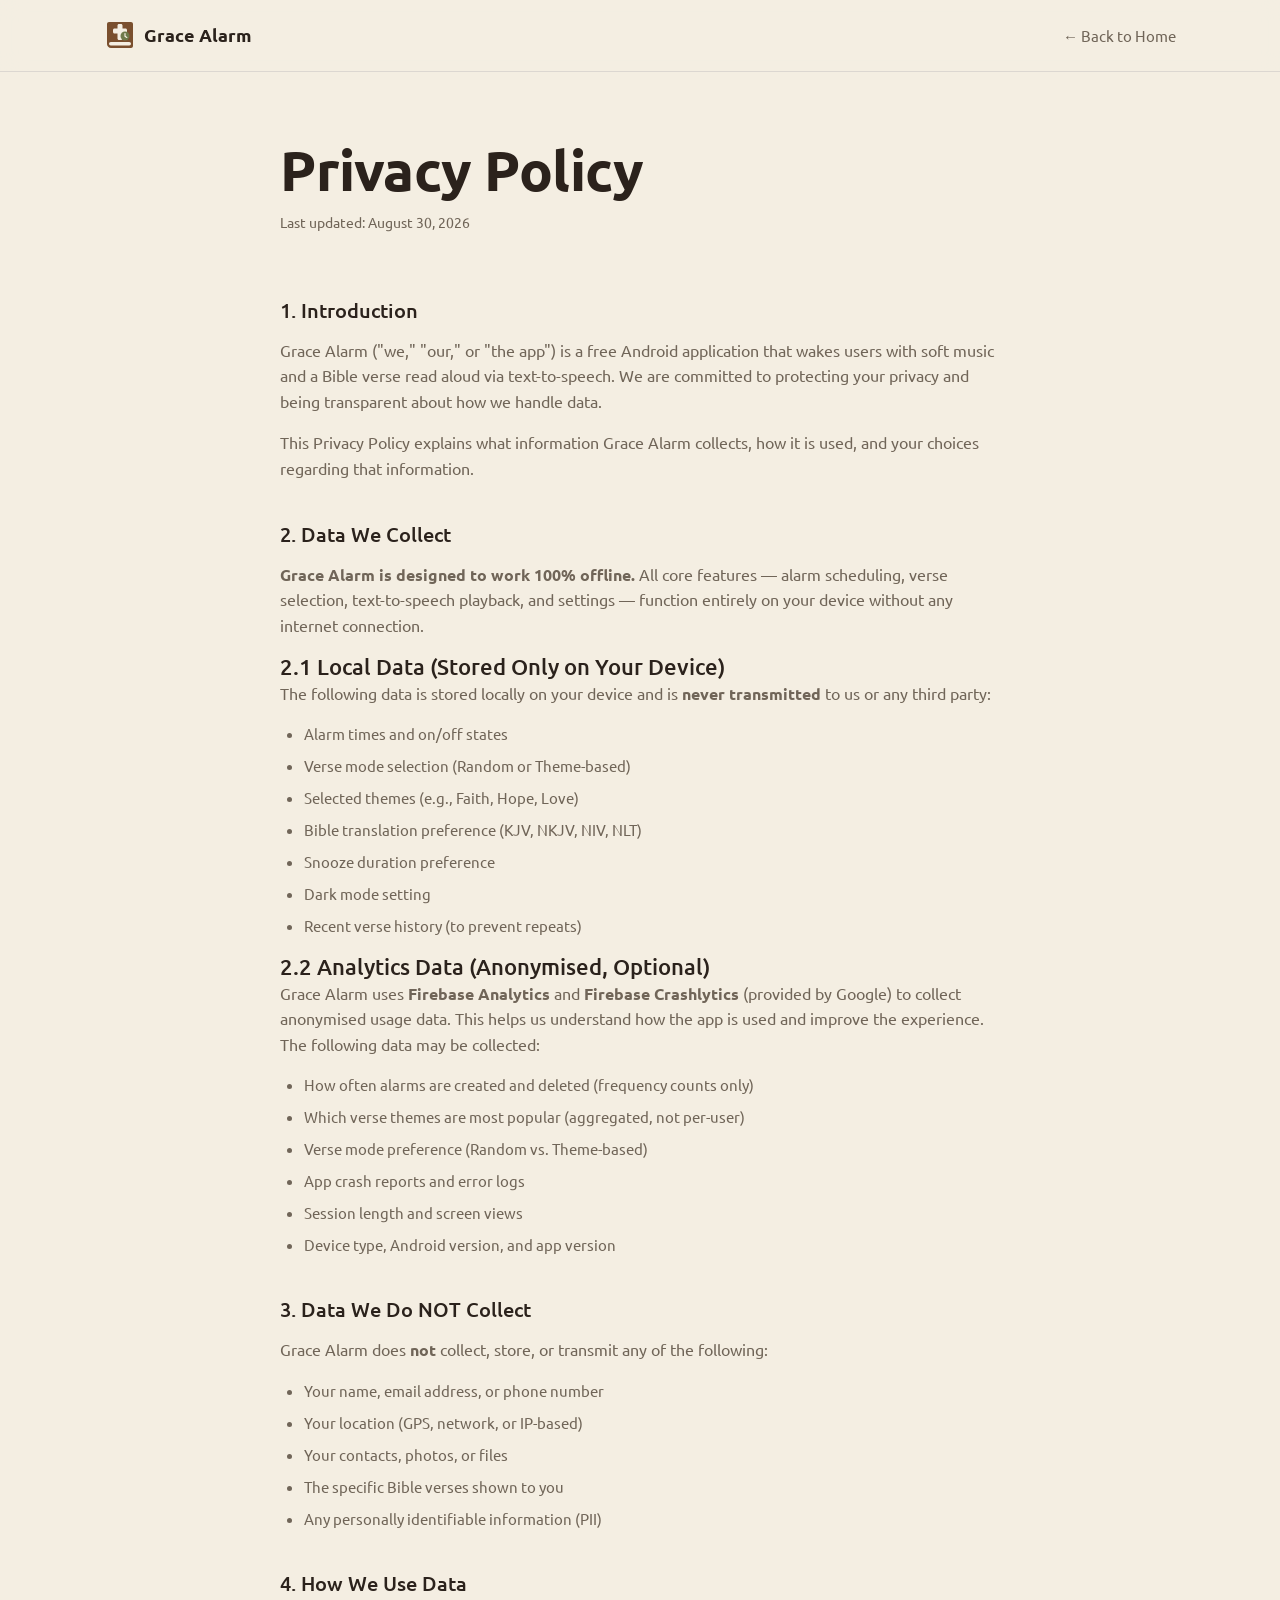
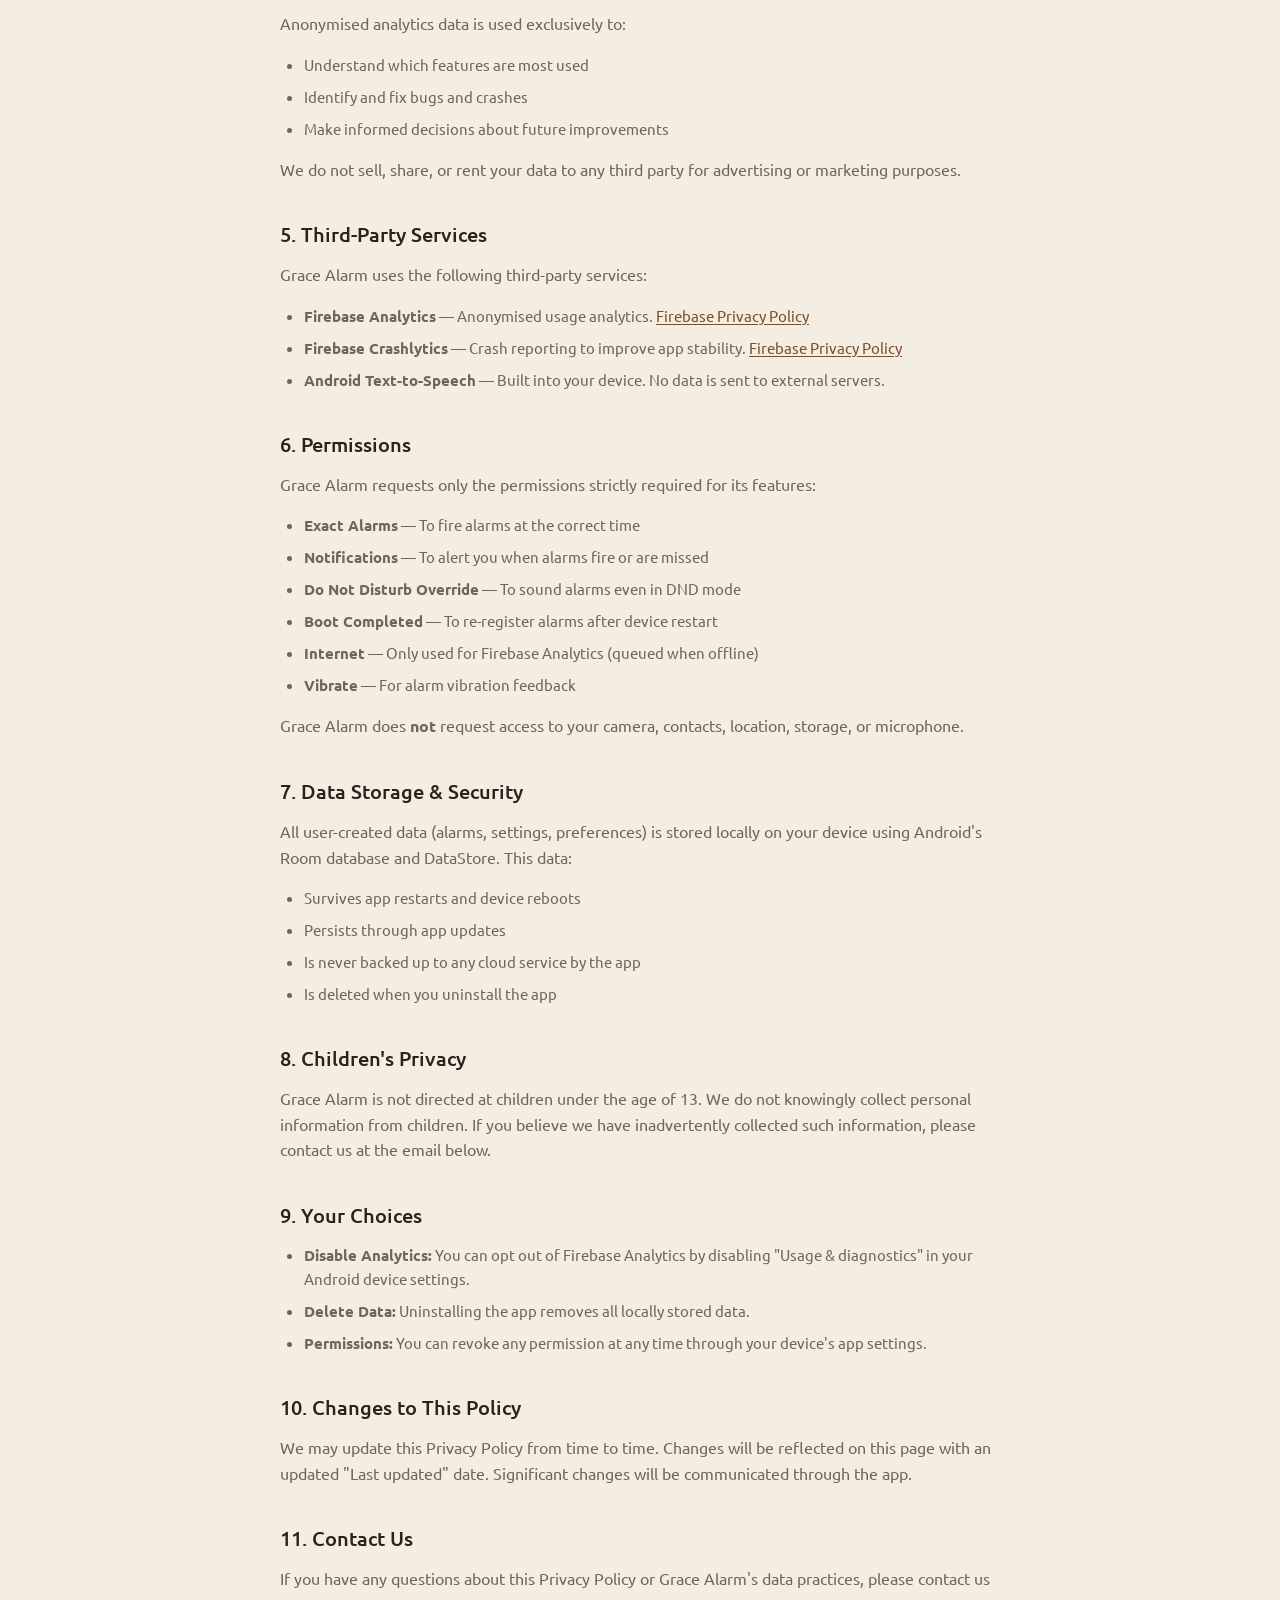
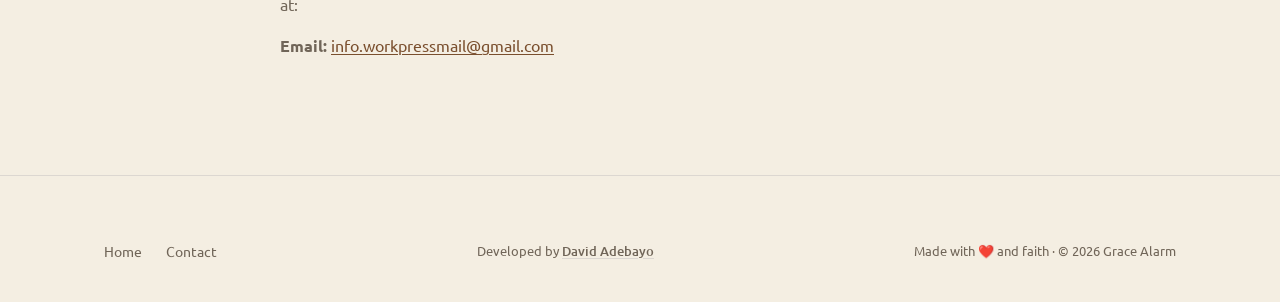
==== commit a539f783: "feat: add core styles, scripts, and v1.0 Android APK download files" ====
--- a/privacy.html
+++ b/privacy.html
@@ -17,7 +17,7 @@
   <link href="https://fonts.googleapis.com/css2?family=Ubuntu:wght@300;400;500;700&display=swap" rel="stylesheet">
 
   <!-- Styles -->
-  <link rel="stylesheet" href="css/style.css">
+  <link rel="stylesheet" href="css/style.css?v=2.2">
 
   <!-- Favicon -->
   <link rel="icon" type="image/svg+xml" href="assets/images/favicon.svg">
@@ -164,7 +164,7 @@
           <a href="mailto:info.workpressmail@gmail.com">Contact</a>
         </div>
         <div class="footer-credit">
-          Developed by <a href="https://workpress.free.nf/?i=1" target="_blank" rel="noopener noreferrer">WorkPress</a>
+          Developed by <a href="https://davidadebayo.free.nf/" target="_blank" rel="noopener noreferrer">David Adebayo</a>
         </div>
         <div class="footer-copy">
           Made with ❤️ and faith · © 2026 Grace Alarm
@@ -173,5 +173,34 @@
     </div>
   </footer>
 
+  <!-- ===== SCROLL TO TOP ===== -->
+  <button class="scroll-top-btn" id="scroll-top-btn" aria-label="Scroll to top">
+    <svg viewBox="0 0 20 20" fill="none" xmlns="http://www.w3.org/2000/svg">
+      <path d="M10 16V4m0 0L4.5 9.5M10 4l5.5 5.5" stroke="currentColor" stroke-width="1.5" stroke-linecap="round" stroke-linejoin="round"/>
+    </svg>
+  </button>
+
+  <!-- Scroll to top script (self-contained for privacy page) -->
+  <script>
+    (function () {
+      'use strict';
+      var btn = document.getElementById('scroll-top-btn');
+      if (!btn) return;
+      var ticking = false;
+      window.addEventListener('scroll', function () {
+        if (!ticking) {
+          requestAnimationFrame(function () {
+            btn.classList.toggle('visible', window.scrollY > 300);
+            ticking = false;
+          });
+          ticking = true;
+        }
+      }, { passive: true });
+      btn.addEventListener('click', function () {
+        window.scrollTo({ top: 0, behavior: 'smooth' });
+      });
+    })();
+  </script>
+
 </body>
 </html>
--- a/css/style.css
+++ b/css/style.css
@@ -1095,6 +1095,16 @@
 
   .hero-mockup-img {
     max-width: 220px;
+  }
+
+  .hero-actions {
+    flex-direction: column;
+    width: 100%;
+  }
+
+  .hero-actions .btn {
+    width: 100%;
+    justify-content: center;
   }
 
   .nav-links {
@@ -1233,6 +1243,49 @@
   }
 }
 
+/* --- Scroll to Top Button --- */
+.scroll-top-btn {
+  position: fixed;
+  bottom: var(--space-md);
+  right: var(--space-md);
+  width: 44px;
+  height: 44px;
+  border-radius: 50%;
+  background-color: var(--color-primary);
+  color: var(--color-canvas);
+  border: none;
+  cursor: pointer;
+  display: flex;
+  align-items: center;
+  justify-content: center;
+  box-shadow: var(--shadow-button);
+  opacity: 0;
+  visibility: hidden;
+  transform: translateY(12px);
+  transition: opacity var(--transition-base), visibility var(--transition-base), transform var(--transition-base), background-color var(--transition-fast);
+  z-index: 90;
+}
+
+.scroll-top-btn.visible {
+  opacity: 1;
+  visibility: visible;
+  transform: translateY(0);
+}
+
+.scroll-top-btn:hover {
+  background-color: var(--color-primary-hover);
+  transform: translateY(-2px);
+}
+
+.scroll-top-btn:active {
+  transform: scale(0.95);
+}
+
+.scroll-top-btn svg {
+  width: 20px;
+  height: 20px;
+}
+
 /* --- Privacy Policy Page --- */
 .privacy-page {
   padding-top: calc(var(--header-height) + var(--space-xl));
